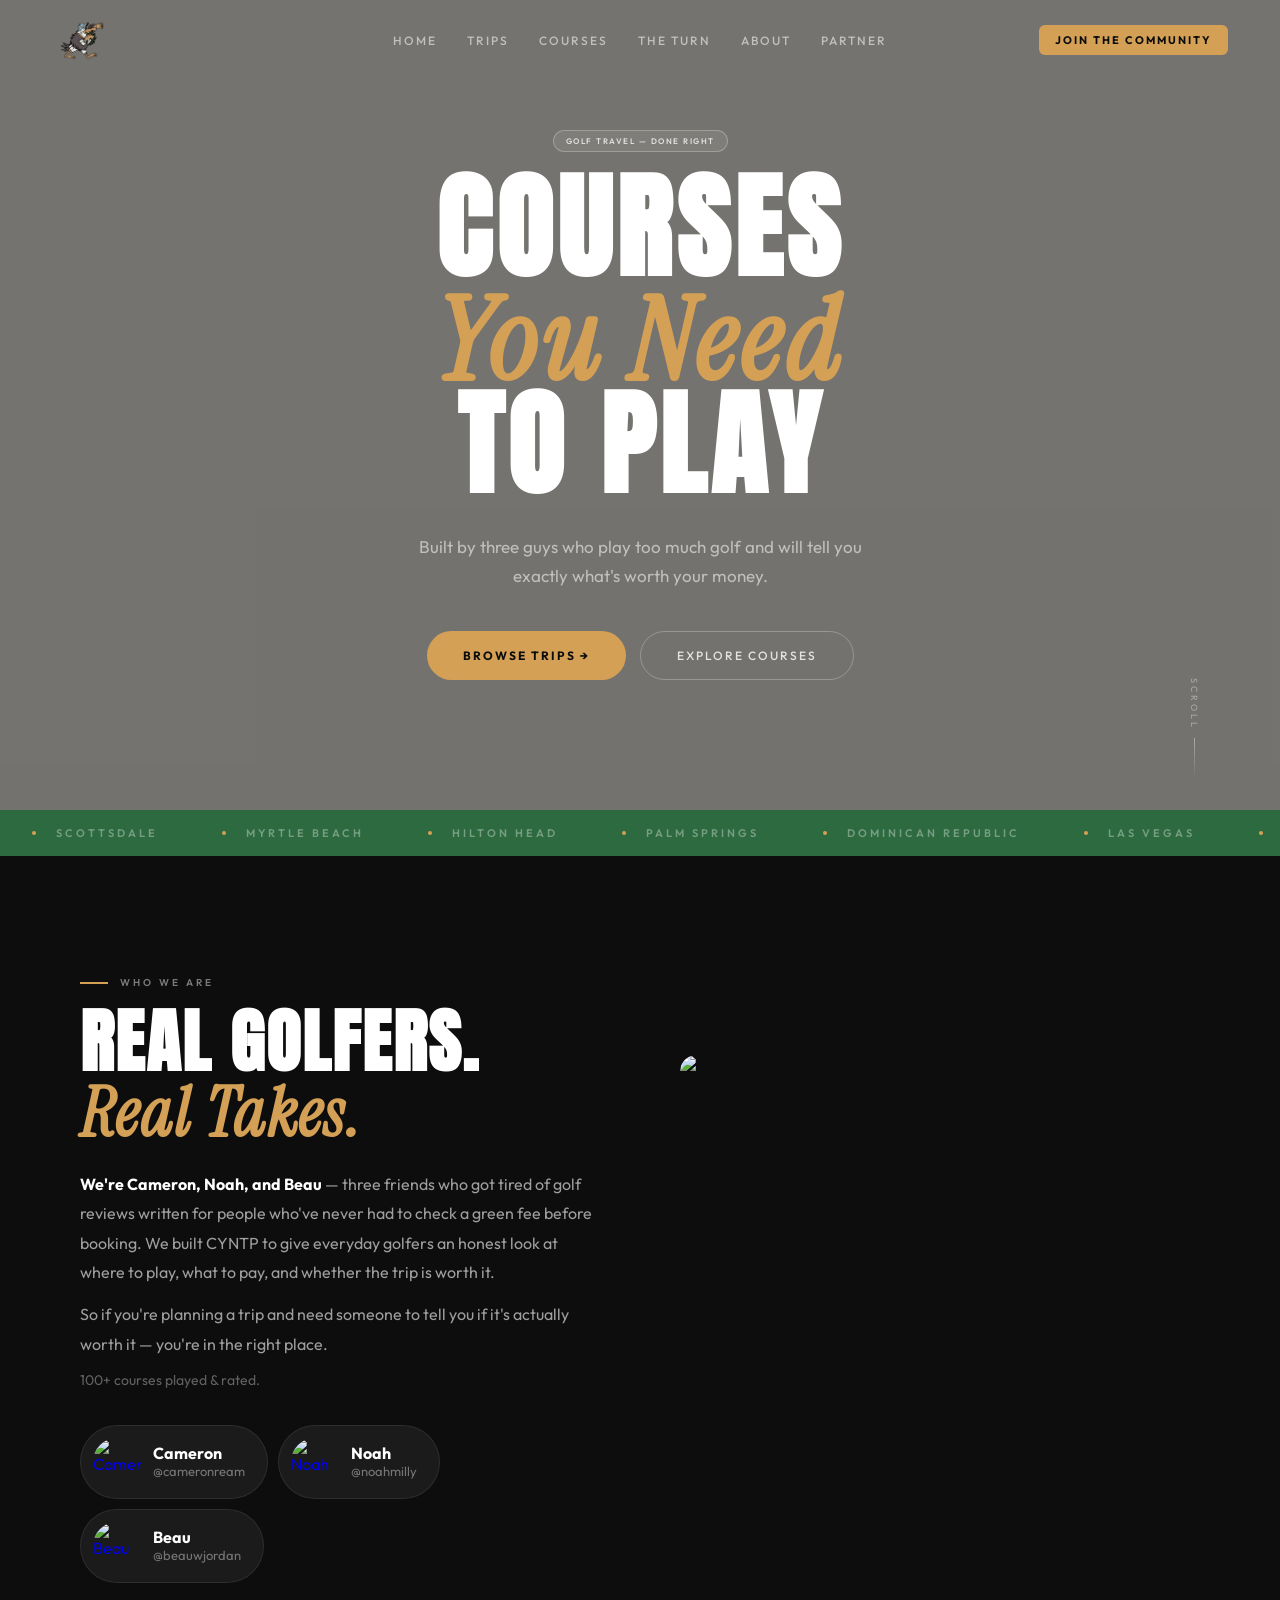
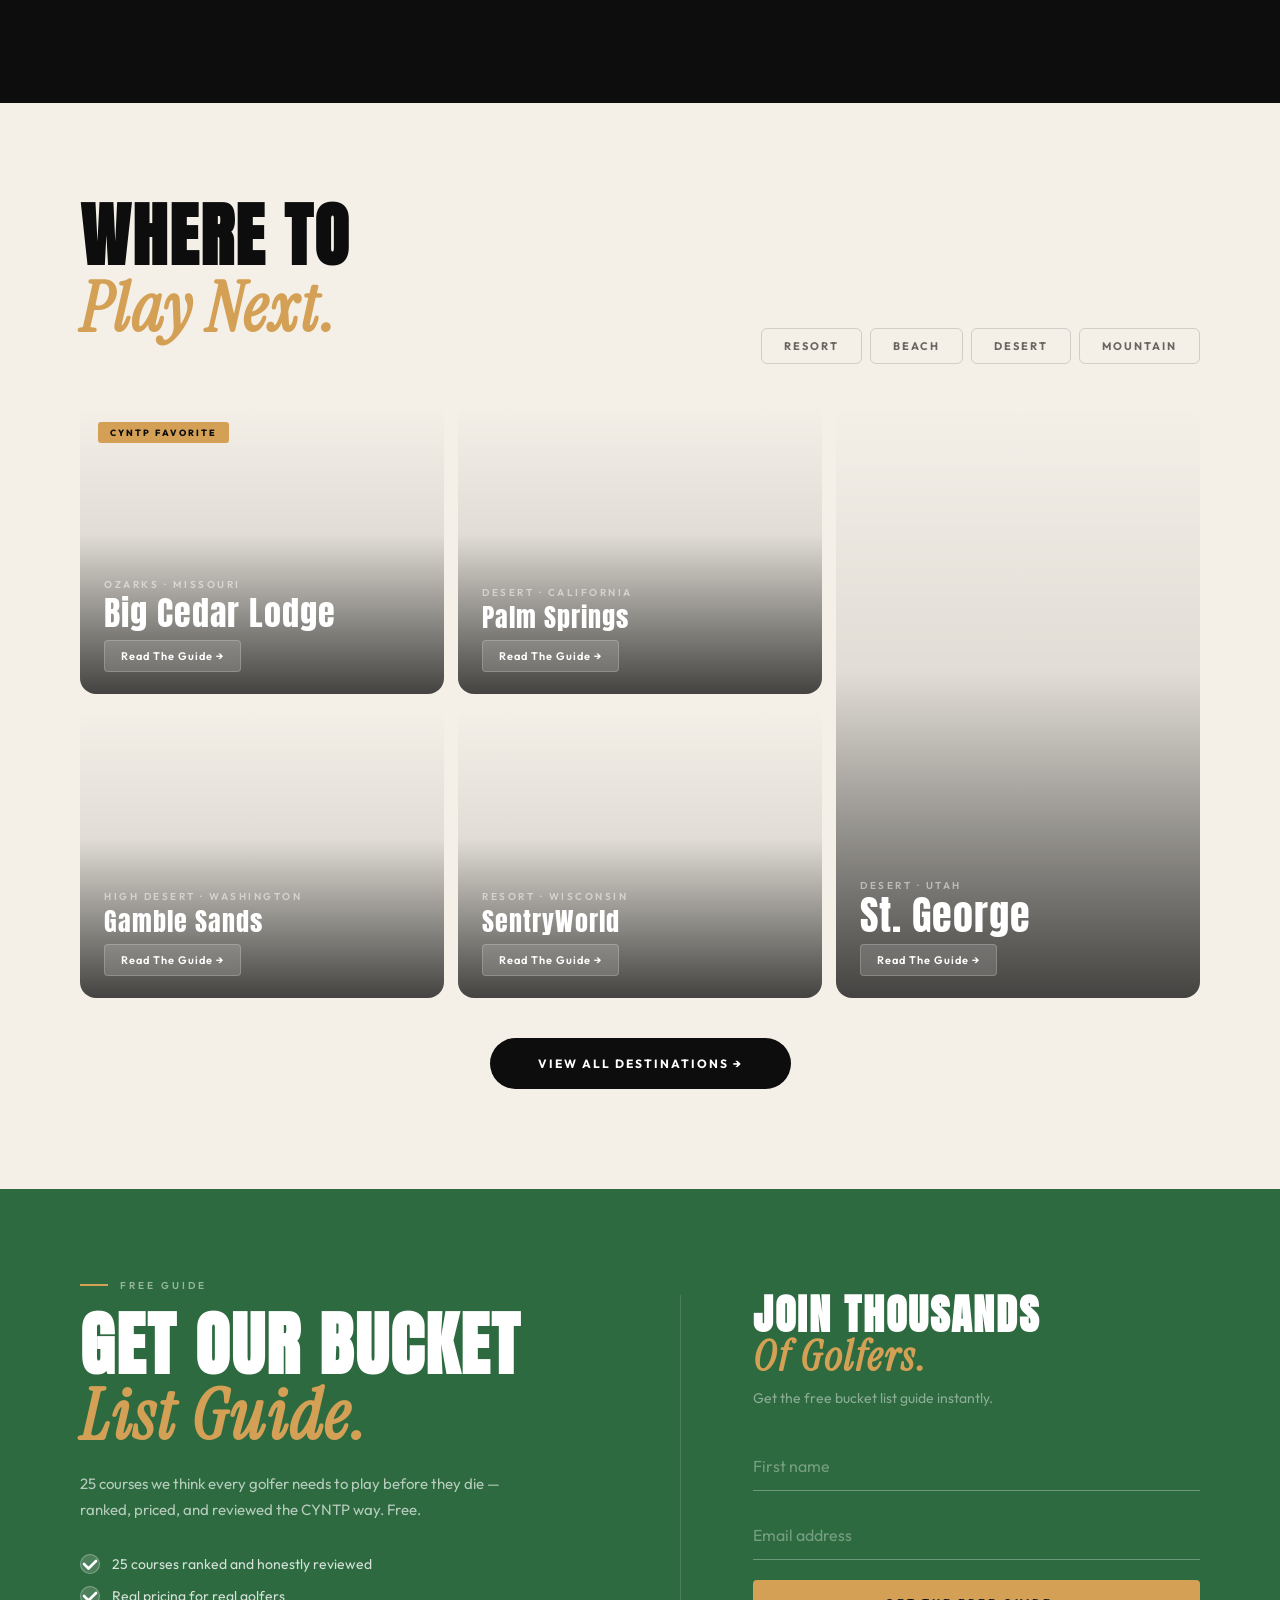
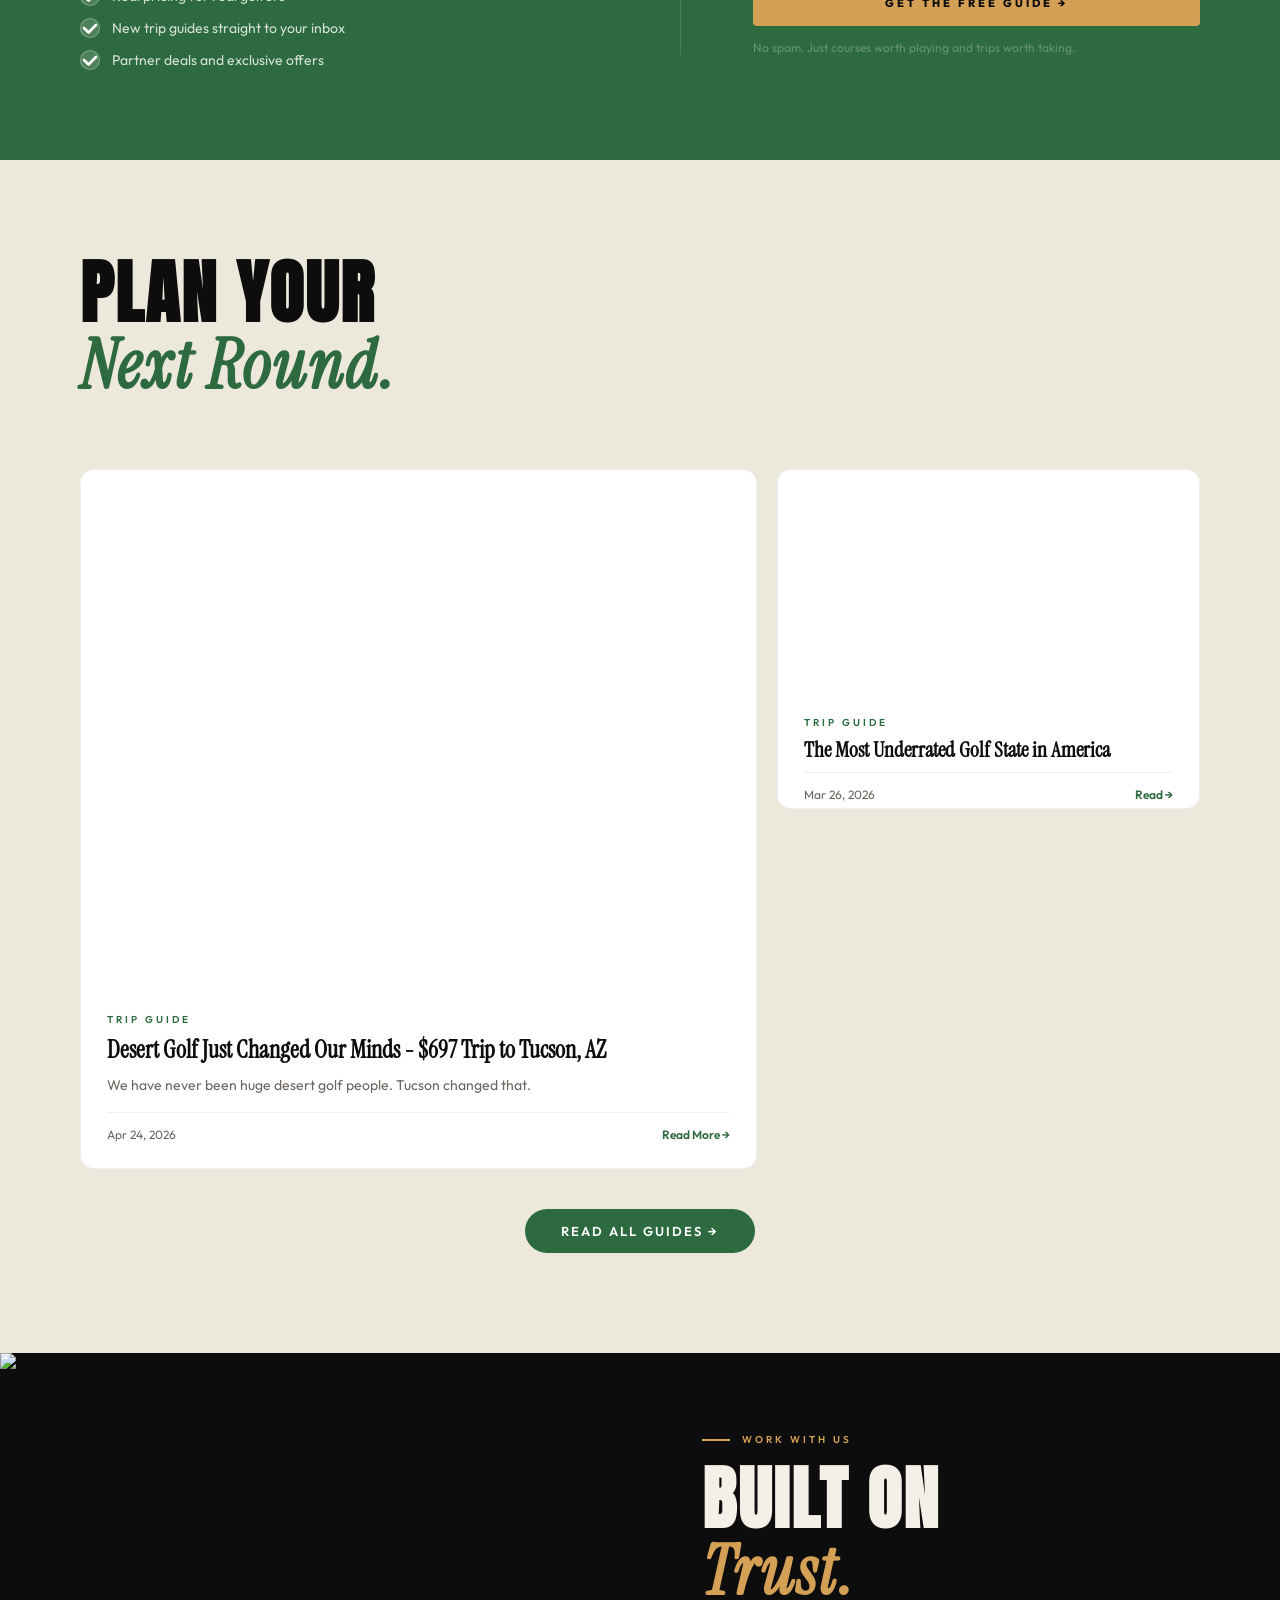
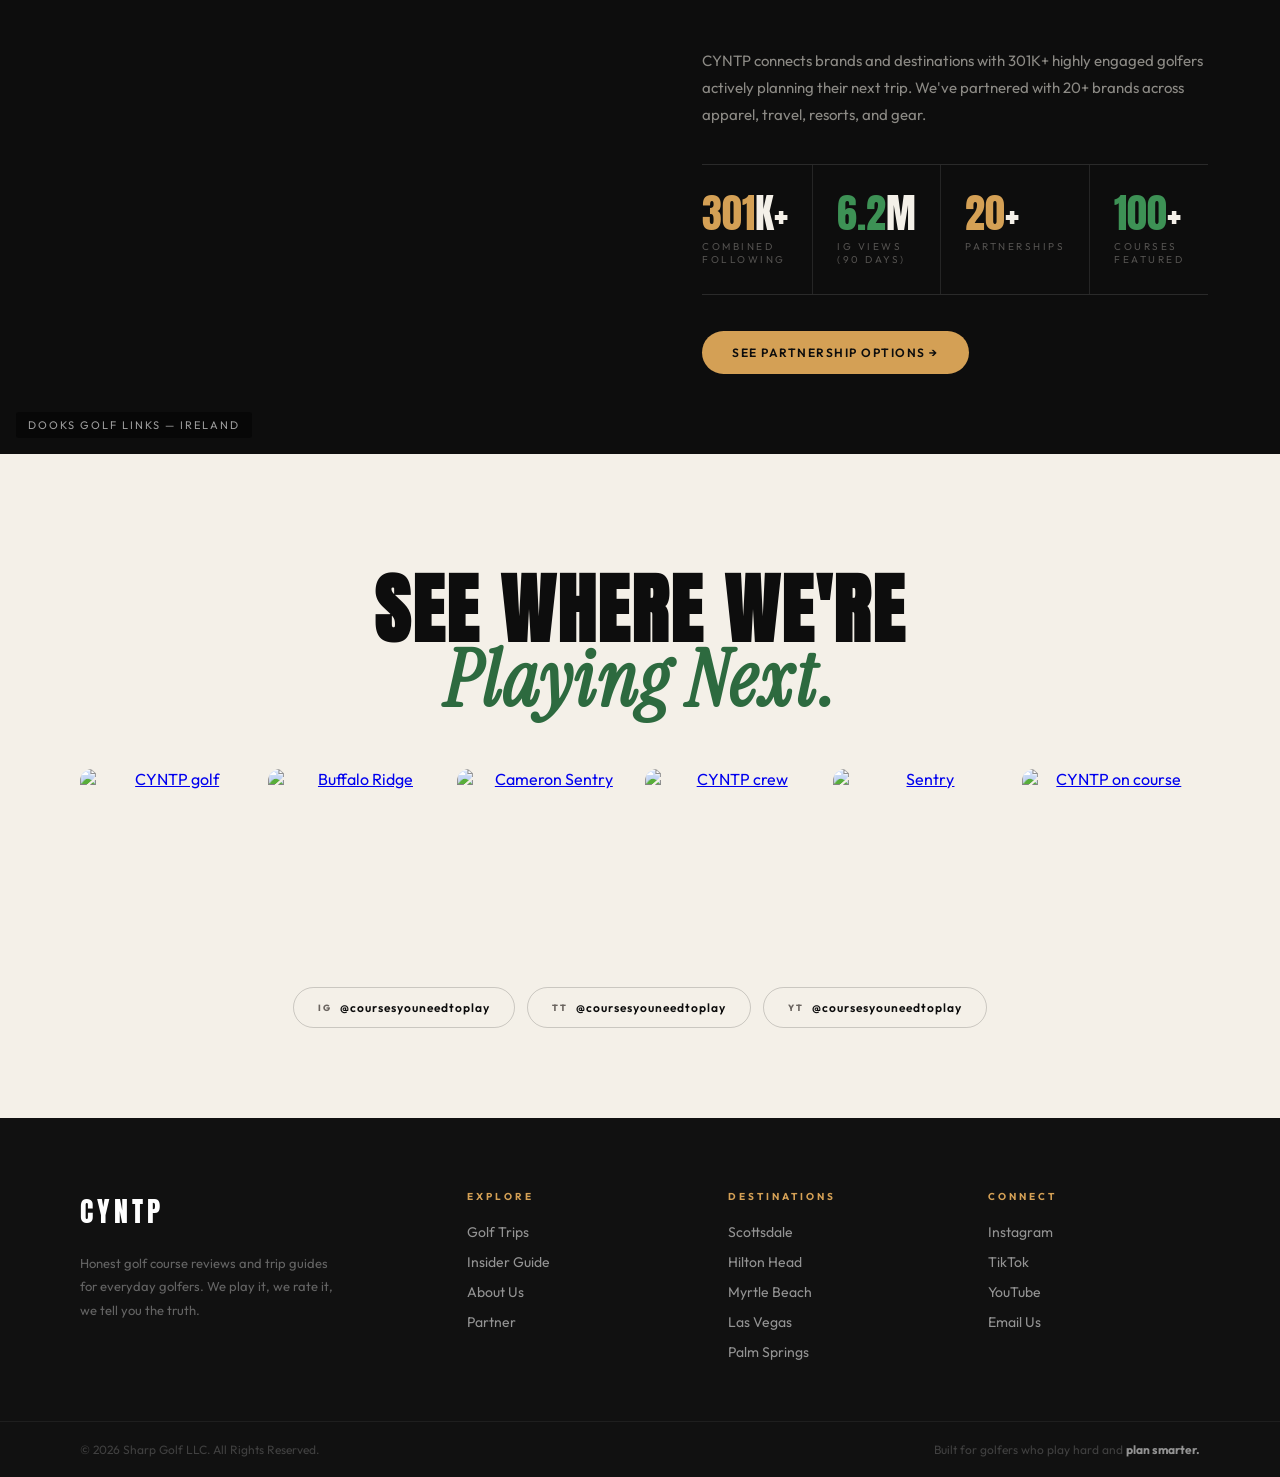
==== index.html @ 88a7aedf "Fix social grid: replace OG image with actual photo, confirm 2x2 mobile layout - Tile 4 OG share ima" ====
<!DOCTYPE html>
<html lang="en">
<head>
<meta charset="UTF-8">
<meta name="viewport" content="width=device-width, initial-scale=1.0">
<title>CYNTP — Courses You Need To Play | Golf Trip Planning & Course Reviews</title>
<meta name="description" content="Curated golf trips, honest course reviews, and weekly travel intel from people who actually play. Built for golfers who care about the course, not the card.">
<link rel="canonical" href="https://www.coursesyouneedtoplay.com/">
<link rel="preconnect" href="https://fonts.googleapis.com">
<link href="https://fonts.googleapis.com/css2?family=Anton&family=Instrument+Serif:ital@0;1&family=Outfit:wght@300;400;500;600&display=swap" rel="stylesheet">
<style>
*, *::before, *::after { margin: 0; padding: 0; box-sizing: border-box; }
:root {
  --ink: #0d0d0d; --ink2: #181818; --paper: #f4f0e8; --paper2: #ede8dc;
  --grass: #2d6a3f; --grass-bright: #3d9155; --grass-pale: #c8e6c9;
  --sun: #d4a055; --sun2: #b8843a; --white: #ffffff; --muted: #6b6560; --coral: #e85d3a;
  --font-head: 'Anton', sans-serif; --font-serif: 'Instrument Serif', serif; --font-body: 'Outfit', sans-serif;
}
html { scroll-behavior: smooth; background: var(--ink); overflow-x: hidden; }
body { background: var(--paper); color: var(--ink); font-family: var(--font-body); overflow-x: hidden; }
::selection { background: var(--sun); color: var(--ink); }
::-webkit-scrollbar { width: 3px; }
::-webkit-scrollbar-thumb { background: var(--grass); }

.r { opacity: 0; transform: translateY(28px); transition: opacity 0.8s ease, transform 0.8s ease; }
.r.on { opacity: 1; transform: translateY(0); }
.d1 { transition-delay: 0.1s; } .d2 { transition-delay: 0.2s; }
.d3 { transition-delay: 0.3s; } .d4 { transition-delay: 0.4s; }

/* NAV */
nav {
  position: fixed; top: 0; left: 0; right: 0; z-index: 200;
  padding: 16px 52px; display: flex; align-items: center; justify-content: space-between;
  transition: all 0.5s cubic-bezier(0.16,1,0.3,1);
}
nav .nav-center-home { position: absolute; left: 50%; transform: translateX(-50%); }
nav.scrolled {
  background: rgba(13,13,13,0.96); backdrop-filter: blur(24px);
  padding: 16px 52px; border-bottom: 1px solid rgba(255,255,255,0.06);
}
.nav-albi { height: 48px; width: auto; display: block; }
.logo {
  font-family: var(--font-head); font-size: 22px; letter-spacing: 5px;
  color: #fff; text-decoration: none; display: flex; align-items: center; gap: 12px; transition: opacity 0.2s;
}
.logo:hover { opacity: 0.8; }
.logo-mark {
  width: 32px; height: 32px; border-radius: 50%; background: var(--sun); color: var(--ink);
  display: flex; align-items: center; justify-content: center;
  font-size: 13px; font-weight: 700; flex-shrink: 0; font-family: var(--font-body);
}
.nav-center-home { display: flex; align-items: center; gap: 6px; position: absolute; left: 50%; transform: translateX(-50%); z-index: 1; }
.nav-center-home a { color: rgba(255,255,255,0.55); font-size: 12px; letter-spacing: 2px; text-transform: uppercase; font-weight: 500; padding: 6px 12px; border-radius: 100px; text-decoration: none; transition: all 0.2s; white-space: nowrap; }
.nav-center-home a:hover { color: #fff; background: rgba(255,255,255,0.08); }
.nav-links { display: flex; align-items: center; gap: 36px; }
.nav-links a {
  color: rgba(255,255,255,0.65); font-size: 12px; letter-spacing: 2.5px; text-transform: uppercase;
  text-decoration: none; font-weight: 500; transition: color 0.2s;
}
.nav-links a:hover { color: #fff; }
.nav-cta {
  background: var(--sun) !important; color: var(--ink) !important;
  padding: 11px 26px !important; border-radius: 100px; font-weight: 600 !important; letter-spacing: 1.5px !important;
}
.nav-cta:hover { background: var(--sun2) !important; transform: translateY(-1px); }

.r { opacity: 0; transform: translateY(28px); transition: opacity 0.8s ease, transform 0.8s ease; }
.r.on { opacity: 1; transform: translateY(0); }
.d1 { transition-delay: 0.1s; } .d2 { transition-delay: 0.2s; }
.d3 { transition-delay: 0.3s; } .d4 { transition-delay: 0.4s; }

/* NAV BUTTONS */
.nav-ctas { display: flex; align-items: center; gap: 10px; }
.cta-sm { padding: 9px 20px; border-radius: 100px; font-size: 11px; letter-spacing: 2px; text-transform: uppercase; font-weight: 600; cursor: pointer; border: none; transition: all 0.2s; white-space: nowrap; font-family: var(--font-body); text-decoration: none; display: inline-flex; align-items: center; }
.cta-sm-ghost { background: transparent; color: rgba(255,255,255,0.7); border: 1px solid rgba(255,255,255,0.25); }
.cta-sm-ghost:hover { color: #fff; border-color: rgba(255,255,255,0.6); }
.cta-sm-sun { background: var(--sun); color: var(--ink); border: 1px solid transparent; }
.cta-sm-sun:hover { background: var(--sun2); transform: translateY(-1px); }

/* HERO */
.hero { position: relative; height: 90vh; min-height: 650px; overflow: hidden; display: flex; align-items: center; justify-content: center; }
.hero-video { position: absolute; inset: 0; width: 100%; height: 100%; object-fit: cover; }
.hero-overlay { position: absolute; inset: 0; background: rgba(0,0,0,0.52); }
.hero-content { position: relative; z-index: 2; text-align: center; padding: 80px 40px 80px; display: flex; flex-direction: column; align-items: center; }
.hero-eyebrow { font-size: 11px; letter-spacing: 5px; text-transform: uppercase; color: rgba(255,255,255,0.4); font-weight: 500; margin-bottom: 20px; }
.hero-pill { display: inline-flex; align-items: center; padding: 5px 12px; border-radius: 100px; border: 1px solid rgba(255,255,255,0.25); background: rgba(255,255,255,0.08); backdrop-filter: blur(10px); font-size: 8px; letter-spacing: 1.5px; text-transform: uppercase; font-weight: 600; color: rgba(255,255,255,0.75); margin-bottom: 24px; }
.hero h1 { font-family: var(--font-head); font-size: clamp(52px, 9vw, 120px); line-height: 0.9; letter-spacing: 5px; color: #fff; margin-bottom: 36px; }
.hero h1 em { font-style: italic; font-family: var(--font-serif); color: var(--sun); font-size: 1em; }
.hero-sub { font-size: 17px; color: rgba(255,255,255,0.55); max-width: 480px; line-height: 1.7; margin-bottom: 40px; }
.hero-ctas { display: flex; gap: 14px; flex-wrap: wrap; justify-content: center; }
.btn-sun { background: var(--sun); color: var(--ink); padding: 16px 36px; border-radius: 100px; font-size: 12px; font-weight: 700; letter-spacing: 2px; text-transform: uppercase; text-decoration: none; transition: all 0.25s; display: inline-flex; align-items: center; gap: 8px; }
.btn-sun:hover { background: var(--sun2); transform: translateY(-2px); box-shadow: 0 8px 28px rgba(212,160,85,0.35); }
.btn-ghost { color: rgba(255,255,255,0.8); padding: 16px 36px; border-radius: 100px; font-size: 12px; letter-spacing: 2px; text-transform: uppercase; font-weight: 500; text-decoration: none; border: 1px solid rgba(255,255,255,0.25); transition: all 0.25s; display: inline-flex; align-items: center; }
.btn-ghost:hover { color: #fff; border-color: rgba(255,255,255,0.6); background: rgba(255,255,255,0.05); }
.scroll-hint { position: absolute; bottom: 32px; right: 80px; z-index: 2; display: flex; flex-direction: column; align-items: center; gap: 8px; opacity: 0.4; }
.scroll-hint span { font-size: 9px; letter-spacing: 3px; text-transform: uppercase; color: #fff; writing-mode: vertical-rl; }
.scroll-line { width: 1px; height: 40px; background: linear-gradient(to bottom, #fff, transparent); }

/* TICKER */
.ticker { background: var(--grass); border-top: none; border-bottom: none; overflow: hidden; padding: 16px 0; }
.ticker-inner { display: flex; gap: 0; white-space: nowrap; animation: ticker 32s linear infinite; }
.ticker-inner:hover { animation-play-state: paused; }
.ticker-item { display: inline-flex; align-items: center; gap: 20px; padding: 0 32px; font-size: 11px; letter-spacing: 3px; text-transform: uppercase; font-weight: 600; color: rgba(255,255,255,0.35); }
.ticker-dot { width: 4px; height: 4px; border-radius: 50%; background: var(--sun); flex-shrink: 0; }
@keyframes ticker { 0% { transform: translateX(0); } 100% { transform: translateX(-50%); } }

/* ABOUT */
.about { background: var(--ink); padding: 120px 80px; }
.about-grid { display: grid; grid-template-columns: 1fr 1fr; gap: 80px; align-items: center; }
.eyebrow { font-size: 10px; letter-spacing: 3px; text-transform: uppercase; color: rgba(255,255,255,0.45); font-weight: 600; margin-bottom: 20px; display: flex; align-items: center; gap: 12px; }
.eyebrow::before { content: ''; display: block; width: 28px; height: 2px; background: var(--sun); flex-shrink: 0; }
.h2 { font-family: var(--font-head); font-size: clamp(44px, 5.5vw, 76px); letter-spacing: 2px; line-height: 0.93; margin-bottom: 24px; color: #fff; }
.h2 em { font-style: italic; font-family: var(--font-serif); color: var(--sun); font-size: 0.95em; }
.about-body { font-size: 16px; color: rgba(255,255,255,0.6); line-height: 1.85; margin-bottom: 12px; }
.about-body strong { color: #fff; font-weight: 700; }
.about-stat { font-size: 14px; color: rgba(255,255,255,0.35); margin-bottom: 36px; }
.about-photos { height: 450px; border-radius: 16px; overflow: hidden; }
.aphoto-single { width: 100%; height: 100%; object-fit: cover; display: block; border-radius: 16px; }
.crew-pills { display: flex; gap: 10px; flex-wrap: wrap; }
.crew-pill { display: inline-flex; align-items: center; gap: 12px; padding: 12px 22px 12px 12px; background: rgba(255,255,255,0.06); border: 1px solid rgba(255,255,255,0.08); border-radius: 100px; transition: all 0.2s; text-decoration: none; }
.crew-pill:hover { background: rgba(255,255,255,0.1); border-color: rgba(255,255,255,0.18); }
.crew-avatar { width: 48px; height: 48px; border-radius: 50%; object-fit: cover; flex-shrink: 0; }
.av-cam { background: var(--grass); }
.av-noah { background: #6b3fa0; }
.av-beau { background: #c0622a; }
.crew-name { font-weight: 700; font-size: 16px; color: #fff; line-height: 1.1; }
.crew-handle { font-size: 13px; color: rgba(255,255,255,0.4); }

/* TRIPS */
.trips { background: var(--paper); padding: 100px 80px; }
.trips-top { display: flex; align-items: flex-end; justify-content: space-between; margin-bottom: 40px; }
.trips-filters { display: flex; gap: 8px; }
.tfilter { display: inline-block; text-decoration: none; padding: 10px 22px; border-radius: 6px; font-size: 11px; letter-spacing: 2px; text-transform: uppercase; font-weight: 700; cursor: pointer; border: 1.5px solid rgba(13,13,13,0.15); background: transparent; color: var(--muted); font-family: var(--font-body); transition: all 0.2s; }
.tfilter.active, .tfilter:hover { background: var(--ink); color: #fff; border-color: var(--ink); }
.trips-bento { display: grid; grid-template-columns: 1fr 1fr 1fr; grid-template-rows: 290px 290px; gap: 14px; }
.tcard { border-radius: 16px; overflow: hidden; position: relative; text-decoration: none; color: #fff; display: block; transition: transform 0.3s cubic-bezier(0.16,1,0.3,1); }
.tcard:hover { transform: translateY(-4px); }
.tcard-bg { position: absolute; inset: 0; transition: transform 0.55s cubic-bezier(0.16,1,0.3,1); }
.tcard:hover .tcard-bg { transform: scale(1.04); }
.tcard-overlay { position: absolute; inset: 0; background: linear-gradient(to top, rgba(0,0,0,0.72) 0%, rgba(0,0,0,0.08) 55%, transparent 100%); }
.tcard-body { position: absolute; bottom: 0; left: 0; right: 0; padding: 22px 24px; }
.tcard-foot { display: flex; align-items: center; margin-top: 10px; }
.tcard-loc { font-size: 10px; letter-spacing: 2.5px; text-transform: uppercase; color: rgba(255,255,255,0.5); font-weight: 600; margin-bottom: 5px; }
.tcard-name { font-family: var(--font-head); font-size: 26px; letter-spacing: 1px; line-height: 1; }
.tcard-btn { background: rgba(255,255,255,0.15); backdrop-filter: blur(8px); border: 1px solid rgba(255,255,255,0.2); color: #fff; padding: 8px 16px; border-radius: 4px; font-size: 11px; font-weight: 600; letter-spacing: 1px; white-space: nowrap; transition: background 0.2s; }
.tcard:hover .tcard-btn { background: rgba(255,255,255,0.28); }
.tcard-featured { position: absolute; top: 18px; left: 18px; background: var(--sun); color: var(--ink); font-size: 9px; font-weight: 800; letter-spacing: 2px; text-transform: uppercase; padding: 5px 12px; border-radius: 3px; }
.tc-featured { grid-column: 1; grid-row: 1; }
.tc-featured .tcard-name { font-size: 34px; }
.tc-tall { grid-column: 3; grid-row: 1 / 3; }
.tc-tall .tcard-name { font-size: 40px; line-height: 0.92; }
.trips-viewall { text-align: center; margin-top: 40px; }
.btn-viewall { display: inline-flex; align-items: center; gap: 10px; background: var(--ink); color: #fff; padding: 18px 48px; border-radius: 100px; font-size: 12px; font-weight: 700; letter-spacing: 2px; text-transform: uppercase; text-decoration: none; transition: all 0.25s; }
.btn-viewall:hover { background: #2a2a2a; transform: translateY(-2px); box-shadow: 0 8px 28px rgba(0,0,0,0.2); }
.tg1 { background-image: url('https://res.cloudinary.com/dak67vton/image/upload/v1777730867/Screenshot_2026-05-02_at_9.07.33_AM_ibzv4l.png'); background-size: cover; background-position: center; }
.tg2 { background-image: url('https://res.cloudinary.com/dak67vton/image/upload/v1777700314/DJI_20250118120703_0565_D_c43jpz.jpg'); background-size: cover; background-position: center; }
.tg3 { background-image: url('https://res.cloudinary.com/dak67vton/image/upload/v1777752084/Screenshot_2026-05-02_at_3.01.13_PM_vvq1fj.png'); background-size: cover; background-position: center; }
.tg4 { background-image: url('https://res.cloudinary.com/dak67vton/image/upload/v1777731564/Screenshot_2026-05-02_at_9.19.12_AM_lkc11o.png'); background-size: cover; background-position: center; }
.tg5 { background-image: url('https://res.cloudinary.com/dak67vton/image/upload/v1777731765/Screenshot_2026-05-02_at_9.22.35_AM_s8be9k.png'); background-size: cover; background-position: center; }

/* EMAIL / GUIDE CAPTURE */
.email-band { background: var(--grass); padding: 90px 80px; display: grid; grid-template-columns: 1fr 1fr; gap: 80px; align-items: center; position: relative; overflow: hidden; }
.email-band::before { content: ''; position: absolute; top: 24px; right: 40px; width: 180px; height: 180px; background-image: url('https://res.cloudinary.com/dak67vton/image/upload/v1777730543/courses_with_albi_white_28_opaque_a1a4b1.png'); background-size: contain; background-repeat: no-repeat; background-position: center; pointer-events: none; }
.email-band-left .eyebrow { color: rgba(255,255,255,0.5); margin-bottom: 20px; }
.email-band-left h3 { font-family: var(--font-head); font-size: clamp(42px, 5.5vw, 72px); letter-spacing: 2px; color: #fff; line-height: 0.92; margin-bottom: 24px; }
.email-band-left h3 em { font-style: italic; font-family: var(--font-serif); color: var(--sun); }
.email-band-left p { font-size: 15px; color: rgba(255,255,255,0.65); line-height: 1.7; margin-bottom: 32px; max-width: 440px; }
.email-checks { display: flex; flex-direction: column; gap: 12px; }
.email-check { display: flex; align-items: center; gap: 12px; font-size: 14px; color: rgba(255,255,255,0.8); }
.email-check::before { content: ''; width: 20px; height: 20px; border-radius: 50%; background: rgba(255,255,255,0.15); border: 1.5px solid rgba(255,255,255,0.3); flex-shrink: 0; background-image: url("data:image/svg+xml,%3Csvg xmlns='http://www.w3.org/2000/svg' viewBox='0 0 12 12'%3E%3Cpath d='M2 6l3 3 5-5' stroke='white' stroke-width='1.8' fill='none' stroke-linecap='round' stroke-linejoin='round'/%3E%3C/svg%3E"); background-repeat: no-repeat; background-position: center; }
.email-form-side { display: flex; flex-direction: column; justify-content: center; border-left: 1px solid rgba(255,255,255,0.15); padding-left: 72px; }
.email-form-side h4 { font-family: var(--font-head); font-size: clamp(28px, 3.5vw, 42px); letter-spacing: 2px; color: #fff; line-height: 0.95; margin-bottom: 10px; }
.email-form-side h4 em { font-style: italic; font-family: var(--font-serif); color: var(--sun); }
.email-form-side > p { font-size: 14px; color: rgba(255,255,255,0.45); margin-bottom: 32px; line-height: 1.6; }
.email-field { width: 100%; background: transparent; border: none; border-bottom: 1.5px solid rgba(255,255,255,0.3); padding: 14px 0; font-size: 16px; color: #fff; font-family: var(--font-body); outline: none; margin-bottom: 20px; transition: border-color 0.2s; box-sizing: border-box; }
.email-field::placeholder { color: rgba(255,255,255,0.35); }
.email-field:focus { border-bottom-color: var(--sun); }
.email-submit { background: var(--sun); color: var(--ink); border: none; padding: 16px 36px; font-size: 11px; font-weight: 800; letter-spacing: 3px; text-transform: uppercase; cursor: pointer; font-family: var(--font-body); transition: all 0.2s; display: inline-block; border-radius: 4px; }
.email-submit:hover { background: var(--sun2); transform: translateY(-1px); }
.email-fine { font-size: 12px; color: rgba(255,255,255,0.28); margin-top: 14px; }

/* GUIDE */
.guide { background: var(--paper2); padding: 100px 80px; }
.guide-header { display: flex; align-items: flex-end; justify-content: space-between; margin-bottom: 48px; }
.guide-eyebrow::before { background: var(--grass); }
.btn-grass { background: var(--grass); color: #fff; padding: 14px 36px; border-radius: 100px; font-size: 13px; font-weight: 600; letter-spacing: 2px; text-transform: uppercase; text-decoration: none; transition: all 0.25s; display: inline-flex; align-items: center; gap: 8px; }
.btn-grass:hover { background: var(--grass-bright); transform: translateY(-2px); box-shadow: 0 8px 24px rgba(45,106,63,0.3); }
.guide-grid { display: grid; grid-template-columns: 1.6fr 1fr; grid-template-rows: 340px 340px; gap: 20px; }
.gcard { background: var(--white); border-radius: 14px; overflow: hidden; text-decoration: none; color: var(--ink); display: block; border: 1px solid rgba(15,15,15,0.06); transition: transform 0.35s cubic-bezier(0.16,1,0.3,1), box-shadow 0.35s; }
.gcard:hover { transform: translateY(-6px); box-shadow: 0 24px 64px rgba(0,0,0,0.1); }
.gcard-main { grid-column: 1; grid-row: 1 / 3; display: flex; flex-direction: column; }
.gthumb { height: 220px; overflow: hidden; flex-shrink: 0; }
.gcard-main .gthumb { flex: 1; min-height: 0; }
.gthumb-in { width: 100%; height: 100%; transition: transform 0.55s cubic-bezier(0.16,1,0.3,1); }
.gcard:hover .gthumb-in { transform: scale(1.05); }
.gt1 { background: linear-gradient(135deg, #1a3d28, #061008); }
.gt2 { background: linear-gradient(135deg, #3a2a14, #100a04); }
.gt3 { background: linear-gradient(135deg, #1a2838, #060a10); }
.gbody { padding: 26px; flex-shrink: 0; }
.gcat { font-size: 10px; letter-spacing: 3px; text-transform: uppercase; color: var(--grass); font-weight: 600; margin-bottom: 8px; }
.gtitle { font-family: var(--font-serif); font-size: 21px; font-weight: 700; line-height: 1.3; margin-bottom: 8px; }
.gcard-main .gtitle { font-size: 24px; }
.gexcerpt { font-size: 14px; color: var(--muted); line-height: 1.6; margin-bottom: 16px; }
.gfoot { display: flex; justify-content: space-between; align-items: center; border-top: 1px solid rgba(15,15,15,0.06); padding-top: 14px; }
.gdate { font-size: 12px; color: var(--muted); }
.gmore { font-size: 12px; color: var(--grass); font-weight: 600; display: flex; align-items: center; gap: 4px; transition: gap 0.2s; }
.gcard:hover .gmore { gap: 9px; }

/* PARTNER */
.partner { background: var(--ink); overflow: hidden; }
.partner-split { display: grid; grid-template-columns: 1fr 1fr; min-height: 580px; }
.partner-split-photo { position: relative; overflow: hidden; height: 100%; min-height: 580px; }
.partner-split-photo img { width: 100%; height: 100%; object-fit: cover; object-position: center; display: block; transition: transform 0.8s cubic-bezier(0.16,1,0.3,1); }
.partner-split:hover .partner-split-photo img { transform: scale(1.03); }
.partner-photo-caption { position: absolute; bottom: 16px; left: 16px; font-size: 11px; letter-spacing: 2px; text-transform: uppercase; color: rgba(255,255,255,0.6); background: rgba(0,0,0,0.4); padding: 6px 12px; border-radius: 3px; backdrop-filter: blur(8px); }
.partner-split-content { padding: 80px 72px; display: flex; flex-direction: column; justify-content: center; }
.partner-split-content .eyebrow { color: var(--sun); }
.partner-split-content .h2 { color: var(--paper); }
.partner-split-content .h2 em { color: var(--sun); font-family: var(--font-serif); font-style: italic; }
.partner-split-content p { font-size: 15px; line-height: 1.8; color: rgba(244,240,232,0.55); margin-top: 20px; }
.pstats { display: flex; gap: 0; margin-top: 36px; border-top: 1px solid rgba(255,255,255,0.12); border-bottom: 1px solid rgba(255,255,255,0.12); }
.pstat { flex: 1; padding: 28px 0; text-align: left; border-right: 1px solid rgba(255,255,255,0.1); padding-right: 24px; padding-left: 24px; }
.pstat:first-child { padding-left: 0; }
.pstat:last-child { border-right: none; }
.pstat-n { font-family: var(--font-head); font-size: 40px; line-height: 1; color: var(--paper); }
.pstat-n .g { color: var(--grass-bright); }
.pstat-n .y { color: var(--sun); }
.pstat-l { font-size: 10px; letter-spacing: 2.5px; text-transform: uppercase; color: rgba(244,240,232,0.3); margin-top: 7px; }
.pctas { display: flex; gap: 12px; margin-top: 36px; flex-wrap: wrap; }
.btn-sun-sm { background: var(--sun); color: var(--ink); padding: 14px 30px; border-radius: 100px; font-size: 12px; font-weight: 600; letter-spacing: 1.5px; text-transform: uppercase; text-decoration: none; transition: all 0.25s; display: inline-block; }
.btn-sun-sm:hover { background: var(--sun2); transform: translateY(-2px); }

/* SOCIAL */
.social { background: var(--paper); padding: 120px 80px 90px; text-align: center; }
.social-eyebrow { font-size: 10px; letter-spacing: 3px; text-transform: uppercase; color: var(--grass); font-weight: 600; margin-bottom: 16px; display: flex; align-items: center; justify-content: center; gap: 12px; }
.social-eyebrow::before, .social-eyebrow::after { content: ''; display: block; width: 28px; height: 2px; background: var(--grass); }
.social h2 { font-family: var(--font-head); font-size: clamp(44px, 6vw, 80px); letter-spacing: 2px; line-height: 0.93; color: var(--ink); margin-bottom: 52px; }
.social h2 em { font-style: italic; font-family: var(--font-serif); color: var(--grass); display: block; }
.social-grid { display: grid; grid-template-columns: repeat(6, 1fr); gap: 10px; margin-bottom: 40px; }
.sgrid-tile { aspect-ratio: 1; border-radius: 12px; overflow: hidden; }
.social-handles { display: flex; gap: 12px; justify-content: center; flex-wrap: wrap; }
.sh { display: inline-flex; align-items: center; gap: 8px; padding: 12px 24px; border-radius: 100px; border: 1.5px solid rgba(13,13,13,0.18); color: var(--ink); font-size: 12px; font-weight: 600; letter-spacing: 1px; text-decoration: none; transition: all 0.2s; font-family: var(--font-body); }
.sh:hover { background: var(--ink); color: #fff; border-color: var(--ink); }
.sh-label { font-size: 9px; letter-spacing: 2px; text-transform: uppercase; font-weight: 800; color: var(--muted); }
.sh:hover { border-color: rgba(255,255,255,0.3); color: #fff; background: rgba(255,255,255,0.04); }
.sh svg { width: 15px; height: 15px; }

/* FOOTER */
footer { background: #111; }
.footer-main { padding: 72px 80px 60px; display: grid; grid-template-columns: 1.6fr 1fr 1fr 1fr; gap: 48px; }
.footer-brand-name { font-family: var(--font-head); font-size: 28px; letter-spacing: 4px; color: #fff; margin-bottom: 20px; }
.footer-brand-desc { font-size: 13px; color: rgba(255,255,255,0.35); line-height: 1.8; max-width: 260px; }
.footer-col-label { font-size: 10px; letter-spacing: 3px; text-transform: uppercase; color: var(--sun); font-weight: 700; margin-bottom: 20px; }
.footer-links { display: flex; flex-direction: column; gap: 12px; }
.footer-links a { font-size: 14px; color: rgba(255,255,255,0.55); text-decoration: none; transition: color 0.2s; }
.footer-links a:hover { color: #fff; }
.footer-bottom { border-top: 1px solid rgba(255,255,255,0.06); padding: 20px 80px; display: flex; align-items: center; justify-content: space-between; }
.footer-bottom span { font-size: 12px; color: rgba(255,255,255,0.2); }
.footer-bottom strong { color: rgba(255,255,255,0.55); font-weight: 700; }

/* RESPONSIVE */
@media (max-width: 1100px) {
  .about { padding: 80px 40px; } .trips { padding: 80px 40px; }
  .email-band { padding: 60px 40px; } .guide { padding: 80px 40px; }
  .social { padding: 72px 40px; } .footer-main { padding: 60px 40px 48px; }
  .footer-bottom { padding: 20px 40px; }
}

@media (max-width: 860px) {
  /* NAV */
  #nav { padding: 14px 20px; }
  .nav-center-home { display: none; }
  .nav-ctas .cta-sm-ghost { display: none; }

  /* HERO */
  .hero-content { padding: 0 24px 60px; }
  .hero h1 { font-size: clamp(48px, 13vw, 80px); }
  .hero-ctas { flex-direction: column; align-items: center; gap: 10px; }
  .btn-sun, .btn-ghost { width: 100%; justify-content: center; max-width: 320px; }
  .scroll-hint { display: none; }

  /* ABOUT */
  .about { padding: 72px 24px; }
  .about-grid { grid-template-columns: 1fr; gap: 48px; }
  .about-photos { height: 300px; }

  /* TRIPS */
  .trips { padding: 72px 24px; }
  .trips-top { flex-direction: column; align-items: flex-start; gap: 24px; }
  .trips-filters { flex-wrap: wrap; }
  .trips-bento { grid-template-columns: 1fr 1fr; grid-template-rows: 200px 200px 200px; gap: 10px; }
  .tc-featured { grid-column: 1 / 3; }
  .tc-tall { grid-column: auto; grid-row: auto; }

  /* EMAIL / BUCKET LIST */
  .email-band { grid-template-columns: 1fr; gap: 48px; padding: 60px 24px; }
  .email-form-side { border-left: none; padding-left: 0; border-top: 1px solid rgba(255,255,255,0.15); padding-top: 48px; }

  /* GUIDE */
  .guide { padding: 72px 24px; }
  .guide-grid { grid-template-columns: 1fr; grid-template-rows: auto; }
  .gcard-main { grid-column: auto; grid-row: auto; }
  .gcard-main .gthumb { height: 220px; flex: none; }

  /* PARTNER */
  .partner-split { grid-template-columns: 1fr; }
  .partner-split-photo { height: 300px; }
  .partner-split-content { padding: 52px 28px; }
  .pstats { flex-wrap: wrap; }
  .pstat { flex: 1 1 45%; padding: 20px 16px; }
  .pctas { justify-content: center; }

  /* SOCIAL */
  .social { padding: 64px 24px; }
  .social-grid { grid-template-columns: repeat(2, 1fr); }
  .social-grid .sgrid-tile:nth-child(n+5) { display: none; }
  .social-handles { flex-direction: column; align-items: center; }

  /* FOOTER */
  .footer-main { grid-template-columns: 1fr 1fr; gap: 40px; padding: 52px 24px 40px; }
  .footer-bottom { padding: 18px 24px; flex-direction: column; gap: 8px; text-align: center; }
}

/* HAMBURGER & MOBILE MENU */
.nav-hamburger { display: none; flex-direction: column; justify-content: center; gap: 5px; background: none; border: none; cursor: pointer; padding: 4px; width: 32px; height: 32px; }
.nav-hamburger span { display: block; width: 22px; height: 2px; background: #fff; border-radius: 2px; transition: all 0.3s; }
.mobile-menu { display: none; position: fixed; top: 64px; left: 0; right: 0; background: rgba(13,13,13,0.97); backdrop-filter: blur(16px); z-index: 999; padding: 24px 32px 32px; flex-direction: column; gap: 4px; border-bottom: 1px solid rgba(255,255,255,0.08); }
.mobile-menu a { font-size: 22px; font-family: var(--font-head); letter-spacing: 3px; color: rgba(255,255,255,0.8); text-decoration: none; padding: 12px 0; border-bottom: 1px solid rgba(255,255,255,0.06); transition: color 0.2s; }
.mobile-menu a:last-child { border-bottom: none; }
.mobile-menu a:hover { color: var(--sun); }
.mobile-menu.open { display: flex; }
@media (max-width: 860px) {
  .nav-hamburger { display: flex; }
}

@media (max-width: 540px) {
  /* TRIPS */
  .trips-bento { grid-template-columns: 1fr; grid-template-rows: auto; gap: 8px; }
  .tc-featured { grid-column: auto; }
  .tcard { height: 190px; }
  .tcard-name { font-size: 22px; }
  .tc-featured .tcard-name { font-size: 26px; }
  .tc-tall .tcard-name { font-size: 26px; }

  /* HERO */
  .hero h1 { font-size: clamp(36px, 10vw, 54px); }
  .hero-sub { font-size: 14px; }

  /* EMAIL BAND */
  .email-band::before { display: none; }
  .email-band { padding: 48px 24px; }
  .email-form-side { padding-top: 36px; }

  /* GUIDE */
  .guide-grid { gap: 12px; }
  .guide { padding: 60px 24px; }
  .guide-header { flex-direction: column; align-items: flex-start; gap: 20px; }

  /* PARTNER */
  .partner-split-content { padding: 40px 24px; }
  .pstat { flex: 1 1 40%; }

  /* SOCIAL */
  .social-grid { grid-template-columns: repeat(2, 1fr); }
  .social-grid .sgrid-tile:nth-child(n+5) { display: none; }
  .social { padding: 52px 24px; }

  /* FOOTER */
  .footer-main { grid-template-columns: 1fr; }
  .footer-main { padding: 40px 24px 32px; }

  /* ABOUT */
  .about { padding: 56px 24px; }

  /* TICKER */
  .ticker-wrap { font-size: 11px; }

  /* VIEW ALL BTN */
  .btn-viewall { padding: 16px 32px; font-size: 11px; }
}
</style>
<meta property="og:title" content="CYNTP — Courses You Need To Play | Golf Trip Planning & Course Reviews">
<meta property="og:description" content="Curated golf trips, honest course reviews, and weekly travel intel from people who actually play. Built for golfers who care about the course, not the card.">
<meta property="og:url" content="https://coursesyouneedtoplay.com">
<meta property="og:type" content="website">
<meta property="og:site_name" content="CYNTP">
<meta property="og:image" content="https://res.cloudinary.com/dak67vton/image/upload/v1777946912/OG_Image_enricy.jpg">
<meta property="og:image:width" content="1200">
<meta property="og:image:height" content="630">
<meta name="twitter:card" content="summary_large_image">
<meta name="twitter:site" content="@coursesyouneedtoplay">
<meta name="robots" content="index, follow">
<meta name="twitter:title" content="CYNTP — Courses You Need To Play | Golf Travel & Course Reviews">
<meta name="twitter:description" content="Curated golf trips, honest course reviews, and weekly travel intel from people who actually play. Built for golfers who care about the course, not the card.">
<meta name="twitter:image" content="https://res.cloudinary.com/dak67vton/image/upload/v1777946912/OG_Image_enricy.jpg">
<link rel="icon" type="image/x-icon" href="/favicon.ico">
<link rel="icon" type="image/png" sizes="32x32" href="/favicon-32x32.png">
<link rel="icon" type="image/png" sizes="16x16" href="/favicon-16x16.png">
<link rel="apple-touch-icon" sizes="180x180" href="/apple-touch-icon.png">
<script type="application/ld+json">
{"@context":"https://schema.org","@type":"Organization","name":"Courses You Need To Play","alternateName":"CYNTP","url":"https://www.coursesyouneedtoplay.com","logo":"https://res.cloudinary.com/dak67vton/image/upload/v1777946912/OG_Image_enricy.jpg","sameAs":["https://www.instagram.com/coursesyouneedtoplay"]}
</script>
  <link rel="stylesheet" href="/email-capture.css">
</head>
<body>

<nav id="nav">
  <a href="index.html" class="logo"><img src="[data-uri]" style="height:48px;width:auto;display:block;" alt="Albi"></a>
  <div class="nav-center-home">
    <a href="index.html">Home</a>
    <a href="cyntp-trips.html">Trips</a>
    <a href="cyntp-courses.html">Courses</a>
    <a href="cyntp-turn.html">The Turn</a>
    <a href="cyntp-about.html">About</a>
    <a href="cyntp-partner.html">Partner</a>
  </div>
  <div class="nav-ctas">
    <button class="nav-join-btn" onclick="openEmailModal()">Join the Community</button>
    <button class="nav-hamburger" id="navHamburger" aria-label="Menu">
      <span></span><span></span><span></span>
    </button>
  </div>
</nav>

<!-- MOBILE MENU -->
<div class="mobile-menu" id="mobileMenu">
  <a href="index.html">Home</a>
  <a href="cyntp-trips.html">Trips</a>
  <a href="cyntp-courses.html">Courses</a>
  <a href="cyntp-turn.html">The Turn</a>
  <a href="cyntp-about.html">About</a>
  <a href="cyntp-partner.html">Partner</a>
  <button class="mobile-join-btn" onclick="openEmailModal()">Join the Community</button>
</div>

<!-- HERO -->
<section class="hero">
  <video class="hero-video" autoplay muted loop playsinline>
    <source src="https://res.cloudinary.com/dak67vton/video/upload/v1776690575/Hero_Video_1080_yfmeze.mp4" type="video/mp4">
  </video>
  <div class="hero-overlay"></div>
  <div class="hero-content">
    <div class="hero-pill r">Golf Travel &mdash; Done Right</div>
    <h1 class="r d1">COURSES<br><em>You Need</em><br>TO PLAY</h1>
    <p class="hero-sub r d2">Built by three guys who play too much golf and will tell you exactly what's worth your money.</p>
    <div class="hero-ctas r d3">
      <a href="cyntp-trips.html" class="btn-sun">Browse Trips &rarr;</a>
      <a href="cyntp-courses.html" class="btn-ghost">Explore Courses</a>
    </div>
  </div>
  <div class="scroll-hint">
    <span>Scroll</span>
    <div class="scroll-line"></div>
  </div>
</section>

<!-- TICKER -->
<div class="ticker">
  <div class="ticker-inner" id="tickerInner">
    <span class="ticker-item"><span class="ticker-dot"></span>Scottsdale</span>
    <span class="ticker-item"><span class="ticker-dot"></span>Myrtle Beach</span>
    <span class="ticker-item"><span class="ticker-dot"></span>Hilton Head</span>
    <span class="ticker-item"><span class="ticker-dot"></span>Palm Springs</span>
    <span class="ticker-item"><span class="ticker-dot"></span>Dominican Republic</span>
    <span class="ticker-item"><span class="ticker-dot"></span>Las Vegas</span>
    <span class="ticker-item"><span class="ticker-dot"></span>Williamsburg</span>
    <span class="ticker-item"><span class="ticker-dot"></span>Miami</span>
    <span class="ticker-item"><span class="ticker-dot"></span>St. George</span>
    <span class="ticker-item"><span class="ticker-dot"></span>Orlando</span>
    <span class="ticker-item"><span class="ticker-dot"></span>Gulf Shores</span>
    <span class="ticker-item"><span class="ticker-dot"></span>Tucson</span>
    <span class="ticker-item"><span class="ticker-dot"></span>Scottsdale</span>
    <span class="ticker-item"><span class="ticker-dot"></span>Myrtle Beach</span>
    <span class="ticker-item"><span class="ticker-dot"></span>Hilton Head</span>
    <span class="ticker-item"><span class="ticker-dot"></span>Palm Springs</span>
    <span class="ticker-item"><span class="ticker-dot"></span>Dominican Republic</span>
    <span class="ticker-item"><span class="ticker-dot"></span>Las Vegas</span>
    <span class="ticker-item"><span class="ticker-dot"></span>Williamsburg</span>
    <span class="ticker-item"><span class="ticker-dot"></span>Miami</span>
    <span class="ticker-item"><span class="ticker-dot"></span>St. George</span>
    <span class="ticker-item"><span class="ticker-dot"></span>Orlando</span>
    <span class="ticker-item"><span class="ticker-dot"></span>Gulf Shores</span>
    <span class="ticker-item"><span class="ticker-dot"></span>Tucson</span>
  </div>
</div>

<!-- WHO WE ARE -->
<section class="about" id="about">
  <div class="about-grid">
    <div>
      <div class="eyebrow r">Who We Are</div>
      <h2 class="h2 r d1">REAL GOLFERS.<br><em>Real Takes.</em></h2>
      <p class="about-body r d2"><strong>We're Cameron, Noah, and Beau</strong> — three friends who got tired of golf reviews written for people who've never had to check a green fee before booking. We built CYNTP to give everyday golfers an honest look at where to play, what to pay, and whether the trip is worth it.</p>
      <p class="about-body r d2">So if you're planning a trip and need someone to tell you if it's actually worth it — you're in the right place.</p>
      <p class="about-stat r d2">100+ courses played &amp; rated.</p>
      <div class="crew-pills r d3">
        <a href="https://www.instagram.com/cameronream" rel="noopener noreferrer" target="_blank" class="crew-pill">
          <img class="crew-avatar" src="https://res.cloudinary.com/dak67vton/image/upload/v1776231147/6112d7e6-92e4-4c22-b07e-3ea2f1bc6e27.png" alt="Cameron" loading="lazy">
          <div><div class="crew-name">Cameron</div><div class="crew-handle">@cameronream</div></div>
        </a>
        <a href="https://www.instagram.com/noahmilly" rel="noopener noreferrer" target="_blank" class="crew-pill">
          <img class="crew-avatar" src="https://res.cloudinary.com/dak67vton/image/upload/v1776231320/Screenshot_2026-04-15_at_12.35.15_AM_wgq3xx.png" alt="Noah" loading="lazy">
          <div><div class="crew-name">Noah</div><div class="crew-handle">@noahmilly</div></div>
        </a>
        <a href="https://www.instagram.com/beauwjordan" rel="noopener noreferrer" target="_blank" class="crew-pill">
          <img class="crew-avatar" src="https://res.cloudinary.com/dak67vton/image/upload/v1776231270/Screenshot_2026-04-15_at_12.34.25_AM_akzznt.png" alt="Beau" loading="lazy">
          <div><div class="crew-name">Beau</div><div class="crew-handle">@beauwjordan</div></div>
        </a>
      </div>
    </div>
    <div class="about-photos r d2">
      <img class="aphoto-single" src="https://res.cloudinary.com/dak67vton/image/upload/v1775978633/Screenshot_2025-09-23_at_9.27.09_AM_2_plhxci.jpg" alt="CYNTP golf trip" loading="lazy">
    </div>
  </div>
</section>

<!-- TRIPS BENTO -->
<section class="trips" id="trips">
  <div class="trips-top">
    <div>
      <h2 class="h2 r" style="color:var(--ink);">WHERE TO<br><em>Play Next.</em></h2>
    </div>
    <div class="trips-filters r d1">
      <a class="tfilter" href="cyntp-trips.html?filter=stayplay">Resort</a>
      <a class="tfilter" href="cyntp-trips.html?filter=beach">Beach</a>
      <a class="tfilter" href="cyntp-trips.html?filter=desert">Desert</a>
      <a class="tfilter" href="cyntp-trips.html?filter=mountain">Mountain</a>
    </div>
  </div>
  <div class="trips-bento">
    <!-- Big Cedar Lodge: featured -->
    <a href="/destinations/big-cedar-lodge" class="tcard tc-featured r">
      <div class="tcard-bg tg1"></div>
      <div class="tcard-overlay"></div>
      <div class="tcard-featured">CYNTP Favorite</div>
      <div class="tcard-body">
        <div class="tcard-loc">Ozarks &middot; Missouri</div>
        <div class="tcard-name">Big Cedar Lodge</div>
        <div class="tcard-foot">
          <div class="tcard-btn">Read The Guide →</div>
        </div>
      </div>
    </a>
    <!-- Palm Springs -->
    <a href="/destinations/palm-springs" class="tcard r d1">
      <div class="tcard-bg tg2"></div>
      <div class="tcard-overlay"></div>
      <div class="tcard-body">
        <div class="tcard-loc">Desert &middot; California</div>
        <div class="tcard-name">Palm Springs</div>
        <div class="tcard-foot">
          <div class="tcard-btn">Read The Guide →</div>
        </div>
      </div>
    </a>
    <!-- St. George: tall right column -->
    <a href="/destinations/st-george" class="tcard tc-tall r d2">
      <div class="tcard-bg tg3"></div>
      <div class="tcard-overlay"></div>
      <div class="tcard-body">
        <div class="tcard-loc">Desert &middot; Utah</div>
        <div class="tcard-name">St. George</div>
        <div class="tcard-foot">
          <div class="tcard-btn">Read The Guide →</div>
        </div>
      </div>
    </a>
    <!-- Gamble Sands -->
    <a href="/destinations/gamble-sands" class="tcard r d1">
      <div class="tcard-bg tg4"></div>
      <div class="tcard-overlay"></div>
      <div class="tcard-body">
        <div class="tcard-loc">High Desert &middot; Washington</div>
        <div class="tcard-name">Gamble Sands</div>
        <div class="tcard-foot">
          <div class="tcard-btn">Read The Guide →</div>
        </div>
      </div>
    </a>
    <!-- SentryWorld -->
    <a href="/destinations/sentryworld" class="tcard r d2">
      <div class="tcard-bg tg5"></div>
      <div class="tcard-overlay"></div>
      <div class="tcard-body">
        <div class="tcard-loc">Resort &middot; Wisconsin</div>
        <div class="tcard-name">SentryWorld</div>
        <div class="tcard-foot">
          <div class="tcard-btn">Read The Guide →</div>
        </div>
      </div>
    </a>
  </div>
  <div class="trips-viewall r">
    <a href="cyntp-trips.html" class="btn-viewall">View All Destinations →</a>
  </div>
</section>

<!-- EMAIL CAPTURE -->
<div class="email-band">
  <div class="email-band-left">
    <div class="eyebrow r">Free Guide</div>
    <h3 class="r d1">GET OUR BUCKET<br><em>List Guide.</em></h3>
    <p class="r d2">25 courses we think every golfer needs to play before they die — ranked, priced, and reviewed the CYNTP way. Free.</p>
    <div class="email-checks r d3">
      <div class="email-check">25 courses ranked and honestly reviewed</div>
      <div class="email-check">Real pricing for real golfers</div>
      <div class="email-check">New trip guides straight to your inbox</div>
      <div class="email-check">Partner deals and exclusive offers</div>
    </div>
  </div>
  <div class="email-form-side r d2">
    <h4>JOIN THOUSANDS<br><em>Of Golfers.</em></h4>
    <p>Get the free bucket list guide instantly.</p>
    <input type="text" class="email-field" placeholder="First name">
    <input type="email" class="email-field" placeholder="Email address">
    <button class="email-submit" onclick="window.open('https://courses-newsletter-56d38d.beehiiv.com/subscribe','_blank')">Get the Free Guide →</button>
    <div class="email-fine">No spam. Just courses worth playing and trips worth taking.</div>
  </div>
</div>

<!-- THE TURN / GUIDE -->
<section class="guide" id="guide">
  <div class="guide-header">
    <div>
      <h2 class="h2 r d1" style="color:var(--ink);">PLAN YOUR<br><em style="color:var(--grass);">Next Round.</em></h2>
    </div>
  </div>
  <div class="guide-grid" id="homePostsGrid"></div>
  <div style="text-align:center; margin-top:40px;">
    <a href="cyntp-turn.html" class="btn-grass r">Read All Guides &rarr;</a>
  </div>
</section>

<!-- WORK WITH US / PARTNER -->
<section class="partner" id="partner">
  <div class="partner-split">
    <div class="partner-split-photo">
      <img src="https://res.cloudinary.com/dak67vton/image/upload/v1776047312/Dooks_cryjox.jpg" alt="CYNTP crew at Dooks Golf Links, Ireland" loading="lazy">
      <div class="partner-photo-caption">Dooks Golf Links &mdash; Ireland</div>
    </div>
    <div class="partner-split-content">
      <div class="eyebrow r">Work With Us</div>
      <h2 class="h2 r d1">BUILT ON<br><em>Trust.</em></h2>
      <p class="r d2">CYNTP connects brands and destinations with 301K+ highly engaged golfers actively planning their next trip. We've partnered with 20+ brands across apparel, travel, resorts, and gear.</p>
      <div class="pstats r d2">
        <div class="pstat">
          <div class="pstat-n"><span class="y">301</span>K+</div>
          <div class="pstat-l">Combined Following</div>
        </div>
        <div class="pstat">
          <div class="pstat-n"><span class="g">6.2</span>M</div>
          <div class="pstat-l">IG Views (90 Days)</div>
        </div>
        <div class="pstat">
          <div class="pstat-n"><span class="y">20</span>+</div>
          <div class="pstat-l">Partnerships</div>
        </div>
        <div class="pstat">
          <div class="pstat-n"><span class="g">100</span>+</div>
          <div class="pstat-l">Courses Featured</div>
        </div>
      </div>
      <div class="pctas r d3">
        <a href="cyntp-partner.html" class="btn-sun-sm">See Partnership Options &rarr;</a>
      </div>
    </div>
  </div>
</section>

<!-- SOCIAL / FOLLOW ALONG -->
<div class="social">
  <h2 class="r">SEE WHERE WE'RE<br><em>Playing Next.</em></h2>
  <div class="social-grid r d2">
    <div class="sgrid-tile"><a href="https://www.instagram.com/coursesyouneedtoplay" rel="noopener noreferrer" target="_blank"><img src="https://res.cloudinary.com/dak67vton/image/upload/v1776226361/Paynes_19_q5dn2t_frbl0o.jpg" alt="CYNTP golf" loading="lazy" style="width:100%;height:100%;object-fit:cover;display:block;"></a></div>
    <div class="sgrid-tile"><a href="https://www.instagram.com/coursesyouneedtoplay" rel="noopener noreferrer" target="_blank"><img src="https://res.cloudinary.com/dak67vton/image/upload/v1776226249/Buffalo_Ridge_1_hm78ns_ljyfdf.jpg" alt="Buffalo Ridge" loading="lazy" style="width:100%;height:100%;object-fit:cover;display:block;"></a></div>
    <div class="sgrid-tile"><a href="https://www.instagram.com/coursesyouneedtoplay" rel="noopener noreferrer" target="_blank"><img src="https://res.cloudinary.com/dak67vton/image/upload/v1775978891/Cameron_Sentry_9_kkc3pq.jpg" alt="Cameron Sentry" loading="lazy" style="width:100%;height:100%;object-fit:cover;display:block;"></a></div>
    <div class="sgrid-tile"><a href="https://www.instagram.com/coursesyouneedtoplay" rel="noopener noreferrer" target="_blank"><img src="https://res.cloudinary.com/dak67vton/image/upload/v1775979282/edit_2_gi62ir.png" alt="CYNTP crew" loading="lazy" style="width:100%;height:100%;object-fit:cover;display:block;"></a></div>
    <div class="sgrid-tile"><a href="https://www.instagram.com/coursesyouneedtoplay" rel="noopener noreferrer" target="_blank"><img src="https://res.cloudinary.com/dak67vton/image/upload/v1775978958/sentry_16_datuo0.jpg" alt="Sentry" loading="lazy" style="width:100%;height:100%;object-fit:cover;display:block;"></a></div>
    <div class="sgrid-tile"><a href="https://www.instagram.com/coursesyouneedtoplay" rel="noopener noreferrer" target="_blank"><img src="https://res.cloudinary.com/dak67vton/image/upload/v1775978622/Screenshot_2025-09-23_at_9.26.27_AM_2_oge3in.jpg" alt="CYNTP on course" loading="lazy" style="width:100%;height:100%;object-fit:cover;display:block;"></a></div>
  </div>
  <div class="social-handles r d3">
    <a href="https://www.instagram.com/coursesyouneedtoplay" rel="noopener noreferrer" target="_blank" class="sh">
      <span class="sh-label">IG</span> @coursesyouneedtoplay
    </a>
    <a href="https://www.tiktok.com/@coursesyouneedtoplay" rel="noopener noreferrer" target="_blank" class="sh">
      <span class="sh-label">TT</span> @coursesyouneedtoplay
    </a>
    <a href="https://www.youtube.com/@coursesyouneedtoplay" rel="noopener noreferrer" target="_blank" class="sh">
      <span class="sh-label">YT</span> @coursesyouneedtoplay
    </a>
  </div>
</div>

<footer>
  <div class="footer-main">
    <div>
      <div class="footer-brand-name">CYNTP</div>
      <p class="footer-brand-desc">Honest golf course reviews and trip guides for everyday golfers. We play it, we rate it, we tell you the truth.</p>
    </div>
    <div>
      <div class="footer-col-label">Explore</div>
      <div class="footer-links">
        <a href="cyntp-trips.html">Golf Trips</a>
        <a href="cyntp-turn.html">Insider Guide</a>
        <a href="cyntp-about.html">About Us</a>
        <a href="cyntp-partner.html">Partner</a>
      </div>
    </div>
    <div>
      <div class="footer-col-label">Destinations</div>
      <div class="footer-links">
        <a href="cyntp-trips.html">Scottsdale</a>
        <a href="cyntp-trips.html">Hilton Head</a>
        <a href="cyntp-trips.html">Myrtle Beach</a>
        <a href="cyntp-trips.html">Las Vegas</a>
        <a href="cyntp-trips.html">Palm Springs</a>
      </div>
    </div>
    <div>
      <div class="footer-col-label">Connect</div>
      <div class="footer-links">
        <a href="https://www.instagram.com/coursesyouneedtoplay" rel="noopener noreferrer" target="_blank">Instagram</a>
        <a href="https://www.tiktok.com/@coursesyouneedtoplay" rel="noopener noreferrer" target="_blank">TikTok</a>
        <a href="https://www.youtube.com/@coursesyouneedtoplay" rel="noopener noreferrer" target="_blank">YouTube</a>
        <a href="/cdn-cgi/l/email-protection#c9b9a8bbbda7acbbba89aaa6bcbbbaacbab0a6bca7acacadbda6b9a5a8b0e7aaa6a4">Email Us</a>
      </div>
    </div>
  </div>
  <div class="footer-bottom">
    <span>&copy; 2026 Sharp Golf LLC. All Rights Reserved.</span>
    <span>Built for golfers who play hard and <strong>plan smarter.</strong></span>
  </div>
</footer>

<script>
document.getElementById('navHamburger').addEventListener('click', () => {
  document.getElementById('mobileMenu').classList.toggle('open');
});

const nav = document.getElementById('nav');
window.addEventListener('scroll', () => {
  nav.classList.toggle('scrolled', window.scrollY > 80);
}, { passive: true });

document.querySelectorAll('.tfilter').forEach(btn => {
  btn.addEventListener('click', () => {
    document.querySelectorAll('.tfilter').forEach(b => b.classList.remove('active'));
    btn.classList.add('active');
  });
});

// Load latest posts for The Turn section
(async function() {
  try {
    const res = await fetch('_posts/index.json');
    if (!res.ok) return;
    const posts = await res.json();
    const latest = posts.sort((a, b) => new Date(b.date) - new Date(a.date)).slice(0, 3);
    const gradients = ['gt1', 'gt2', 'gt3'];
    const formatDate = d => new Date(d).toLocaleDateString('en-US', { month: 'short', day: 'numeric', year: 'numeric' });
    const formatCat = c => c ? c.split('-').map(w => w.charAt(0).toUpperCase() + w.slice(1)).join(' ') : 'Read';
    document.getElementById('homePostsGrid').innerHTML = latest.map((p, i) => `
      <a href="blog-post.html?slug=${p.slug}" class="gcard ${i === 0 ? 'gcard-main' : ''} r ${i > 0 ? 'd' + i : ''}">
        <div class="gthumb">
          ${p.image
            ? `<div class="gthumb-in" style="background-image:url(${p.image});background-size:cover;background-position:center;"></div>`
            : `<div class="gthumb-in ${gradients[i]}"></div>`}
        </div>
        <div class="gbody">
          <div class="gcat">${formatCat(p.category)}</div>
          <div class="gtitle">${p.title}</div>
          ${i === 0 && p.excerpt ? `<p class="gexcerpt">${p.excerpt}</p>` : ''}
          <div class="gfoot"><span class="gdate">${formatDate(p.date)}</span><span class="gmore">${i === 0 ? 'Read More' : 'Read'} &rarr;</span></div>
        </div>
      </a>`).join('');
    // Re-observe new cards for scroll animations
    document.querySelectorAll('#homePostsGrid .r').forEach(el => obs.observe(el));
  } catch(e) {}
})();

const obs = new IntersectionObserver(entries => {
  entries.forEach(e => { if (e.isIntersecting) { e.target.classList.add('on'); obs.unobserve(e.target); } });
}, { threshold: 0.08 });
document.querySelectorAll('.r').forEach(el => obs.observe(el));
</script>
<script src="/email-capture.js"></script>
</body>
</html>
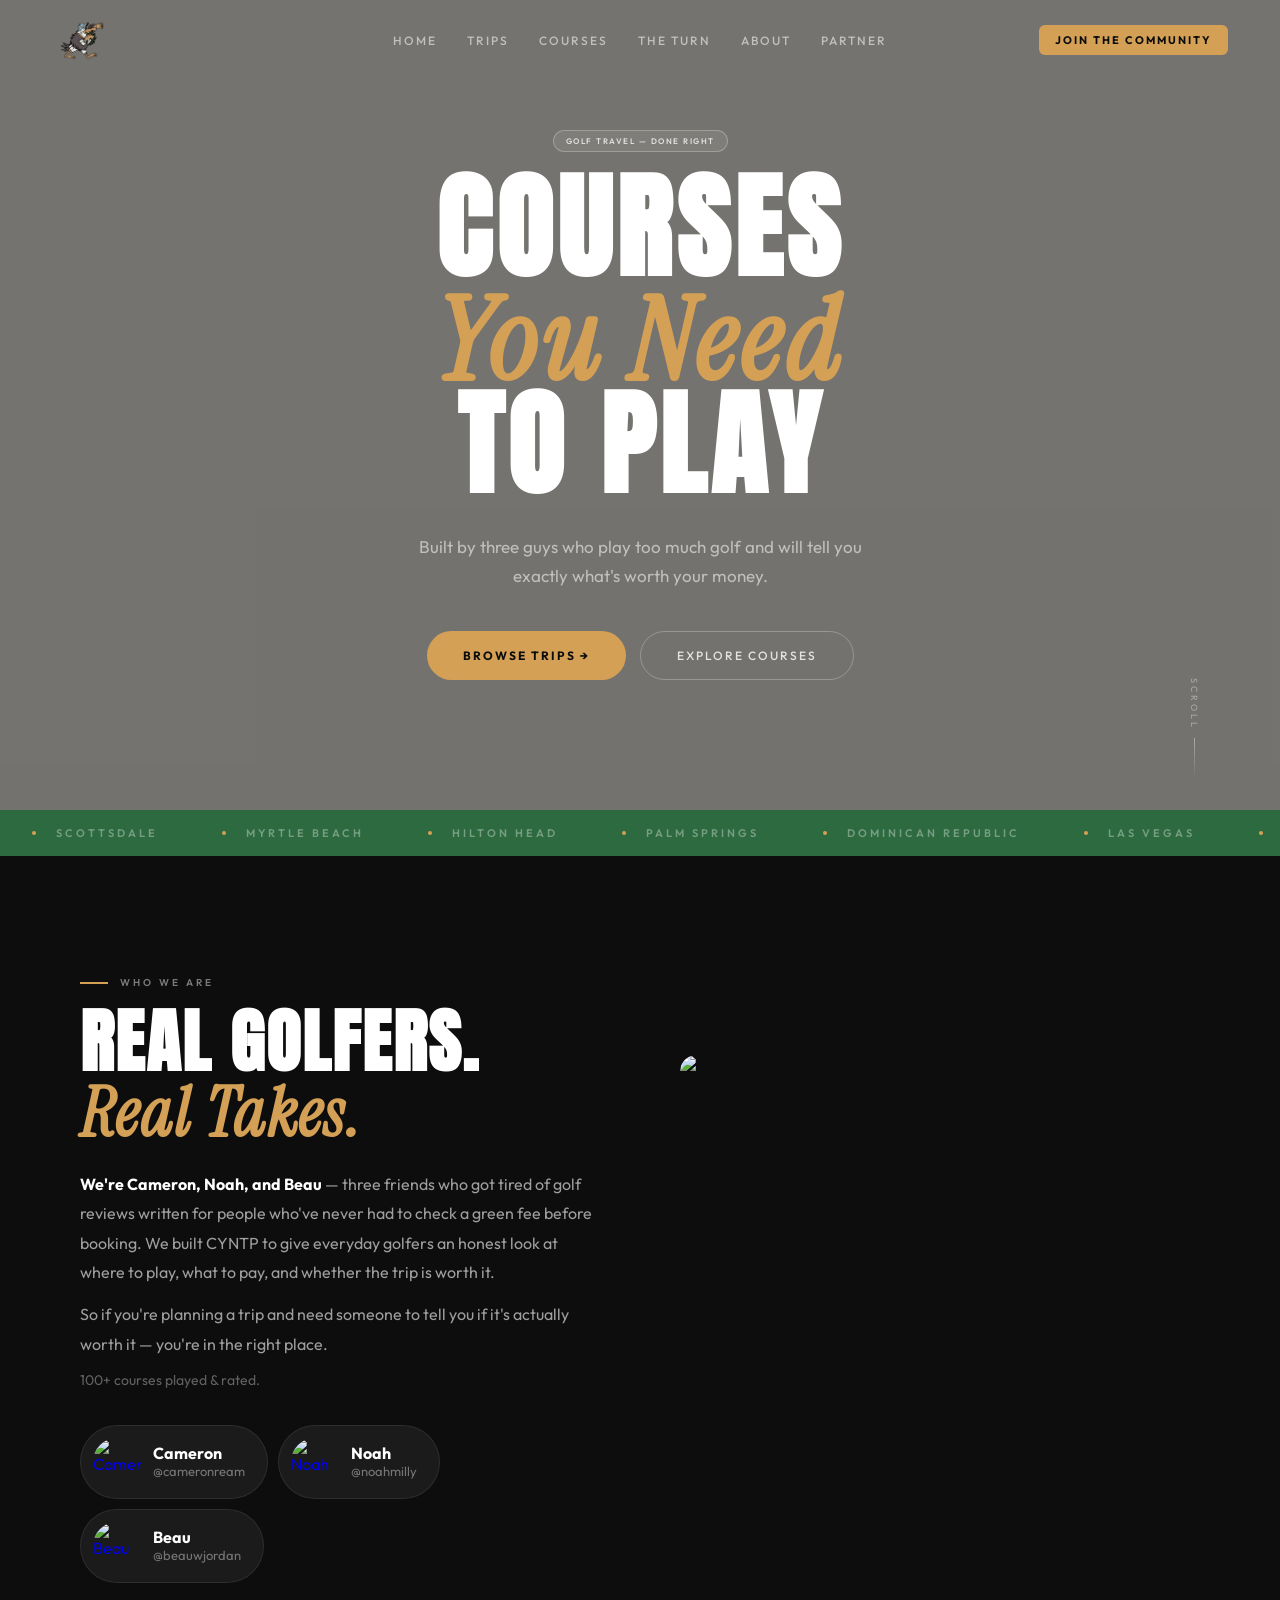
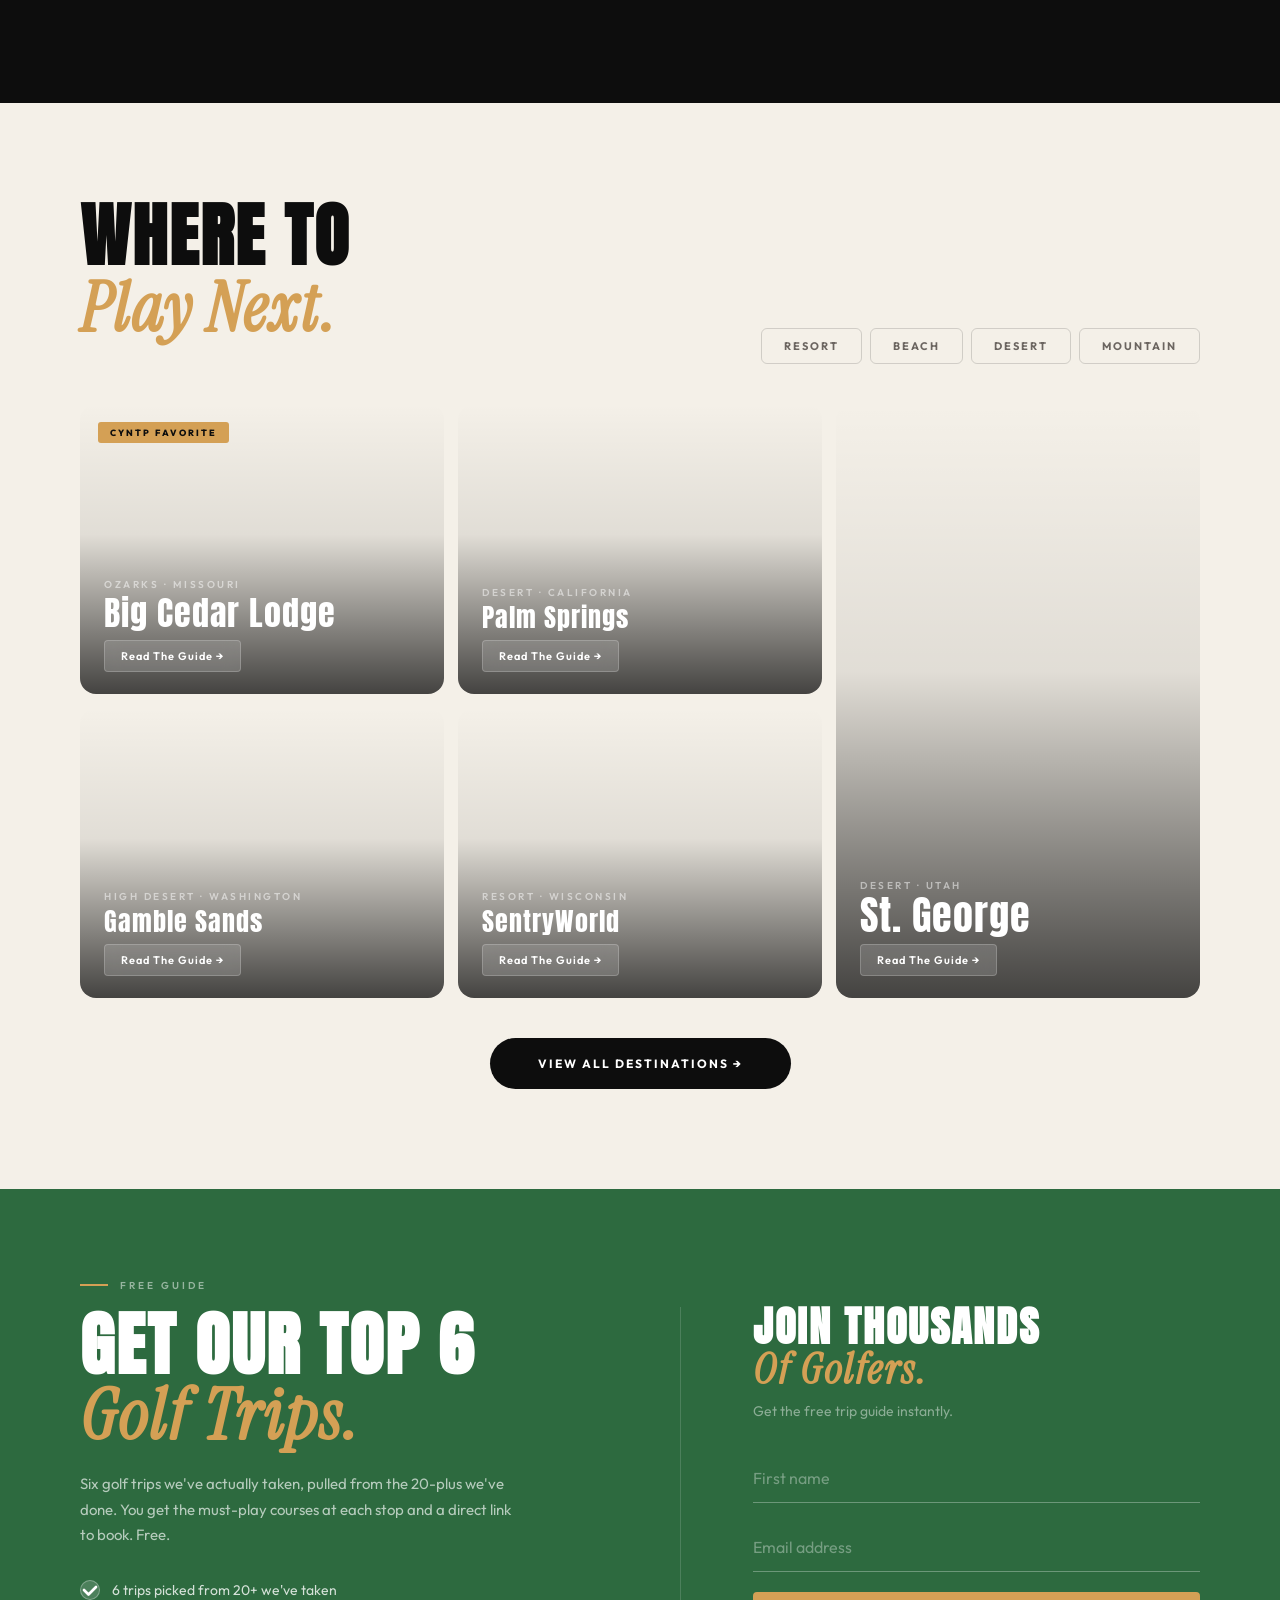
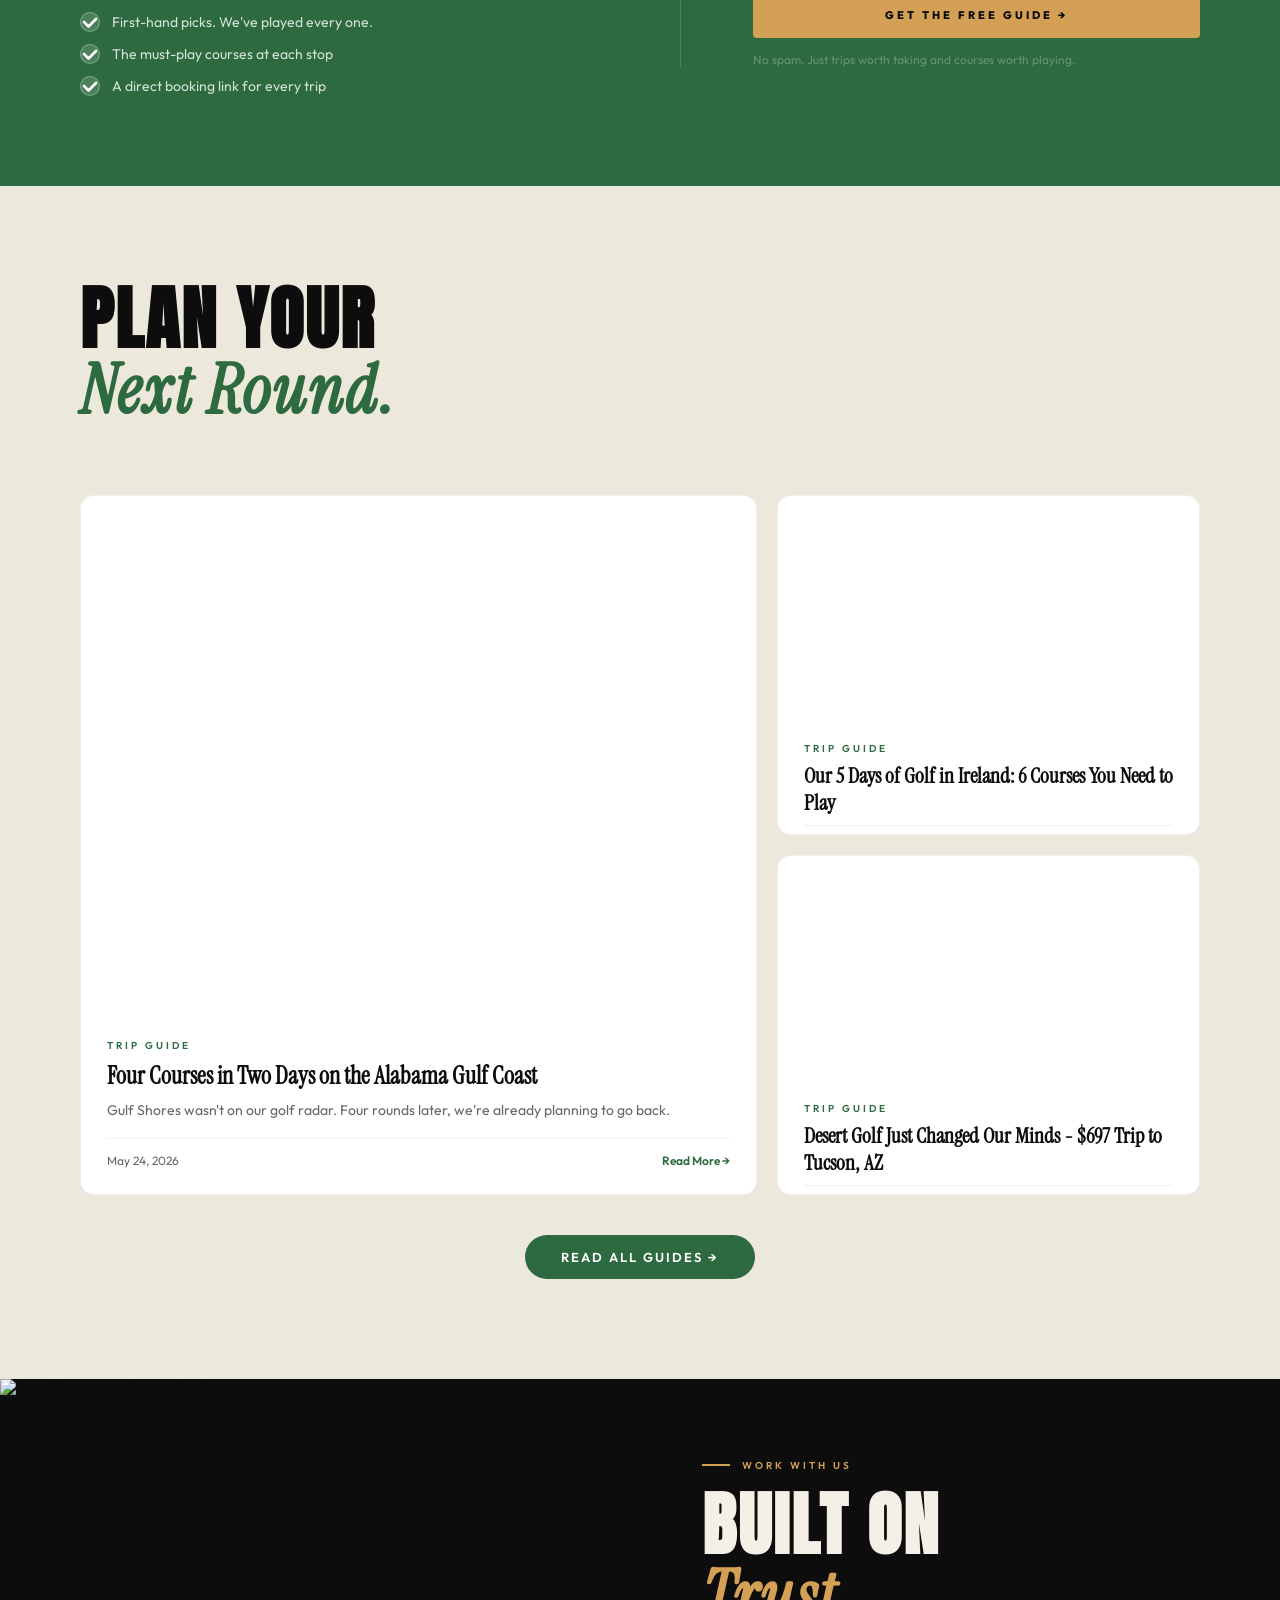
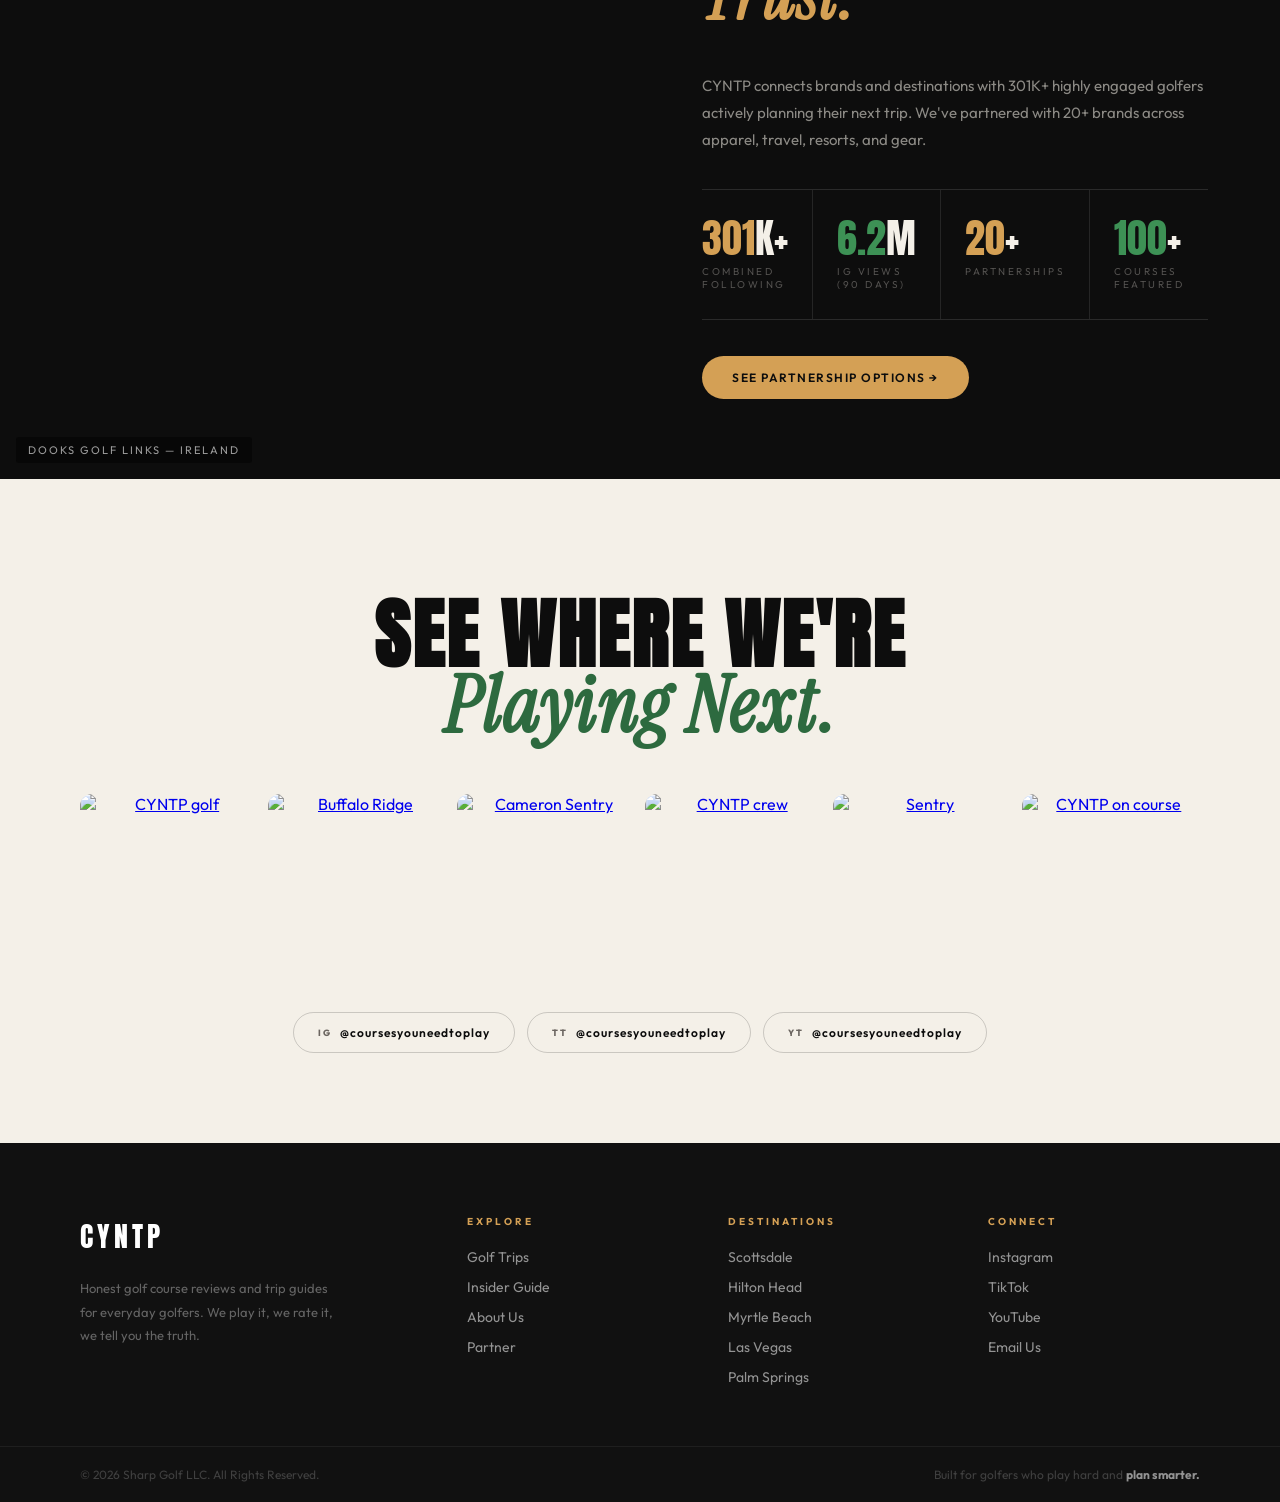
==== commit a394cd6f: "Update lead magnet copy: Top 6 Golf Trips replaces 25-course bucket list guide Co-Authored-By: Claud" ====
--- a/index.html
+++ b/index.html
@@ -259,11 +259,17 @@
 .footer-bottom strong { color: rgba(255,255,255,0.55); font-weight: 700; }
 
 /* RESPONSIVE */
+@media (max-height: 820px) and (min-width: 861px) {
+  .hero { align-items: flex-start; }
+  .hero-content { padding-top: max(100px, 12vh); }
+}
+
 @media (max-width: 1100px) {
   .about { padding: 80px 40px; } .trips { padding: 80px 40px; }
   .email-band { padding: 60px 40px; } .guide { padding: 80px 40px; }
   .social { padding: 72px 40px; } .footer-main { padding: 60px 40px 48px; }
   .footer-bottom { padding: 20px 40px; }
+  .hero h1 { font-size: clamp(48px, 8vw, 100px); }
 }
 
 @media (max-width: 860px) {
@@ -273,8 +279,11 @@
   .nav-ctas .cta-sm-ghost { display: none; }
 
   /* HERO */
-  .hero-content { padding: 0 24px 60px; }
-  .hero h1 { font-size: clamp(48px, 13vw, 80px); }
+  .hero { align-items: flex-start; }
+  .hero-content { padding: 90px 24px 48px; }
+  .hero-pill { margin-bottom: 14px; }
+  .hero h1 { font-size: clamp(38px, 10vw, 72px); margin-bottom: 20px; }
+  .hero-sub { font-size: 15px; margin-bottom: 28px; }
   .hero-ctas { flex-direction: column; align-items: center; gap: 10px; }
   .btn-sun, .btn-ghost { width: 100%; justify-content: center; max-width: 320px; }
   .scroll-hint { display: none; }
@@ -343,8 +352,9 @@
   .tc-tall .tcard-name { font-size: 26px; }
 
   /* HERO */
-  .hero h1 { font-size: clamp(36px, 10vw, 54px); }
-  .hero-sub { font-size: 14px; }
+  .hero h1 { font-size: clamp(30px, 9vw, 48px); margin-bottom: 16px; }
+  .hero-sub { font-size: 13px; margin-bottom: 20px; }
+  .hero-pill { margin-bottom: 10px; }
 
   /* EMAIL BAND */
   .email-band::before { display: none; }
@@ -598,23 +608,23 @@
 <!-- EMAIL CAPTURE -->
 <div class="email-band">
   <div class="email-band-left">
-    <div class="eyebrow r">Free Guide</div>
-    <h3 class="r d1">GET OUR BUCKET<br><em>List Guide.</em></h3>
-    <p class="r d2">25 courses we think every golfer needs to play before they die — ranked, priced, and reviewed the CYNTP way. Free.</p>
+    <div class="eyebrow r">FREE GUIDE</div>
+    <h3 class="r d1">GET OUR TOP 6<br><em>Golf Trips.</em></h3>
+    <p class="r d2">Six golf trips we've actually taken, pulled from the 20-plus we've done. You get the must-play courses at each stop and a direct link to book. Free.</p>
     <div class="email-checks r d3">
-      <div class="email-check">25 courses ranked and honestly reviewed</div>
-      <div class="email-check">Real pricing for real golfers</div>
-      <div class="email-check">New trip guides straight to your inbox</div>
-      <div class="email-check">Partner deals and exclusive offers</div>
+      <div class="email-check">6 trips picked from 20+ we've taken</div>
+      <div class="email-check">First-hand picks. We've played every one.</div>
+      <div class="email-check">The must-play courses at each stop</div>
+      <div class="email-check">A direct booking link for every trip</div>
     </div>
   </div>
   <div class="email-form-side r d2">
     <h4>JOIN THOUSANDS<br><em>Of Golfers.</em></h4>
-    <p>Get the free bucket list guide instantly.</p>
+    <p>Get the free trip guide instantly.</p>
     <input type="text" class="email-field" placeholder="First name">
     <input type="email" class="email-field" placeholder="Email address">
     <button class="email-submit" onclick="window.open('https://courses-newsletter-56d38d.beehiiv.com/subscribe','_blank')">Get the Free Guide →</button>
-    <div class="email-fine">No spam. Just courses worth playing and trips worth taking.</div>
+    <div class="email-fine">No spam. Just trips worth taking and courses worth playing.</div>
   </div>
 </div>
 
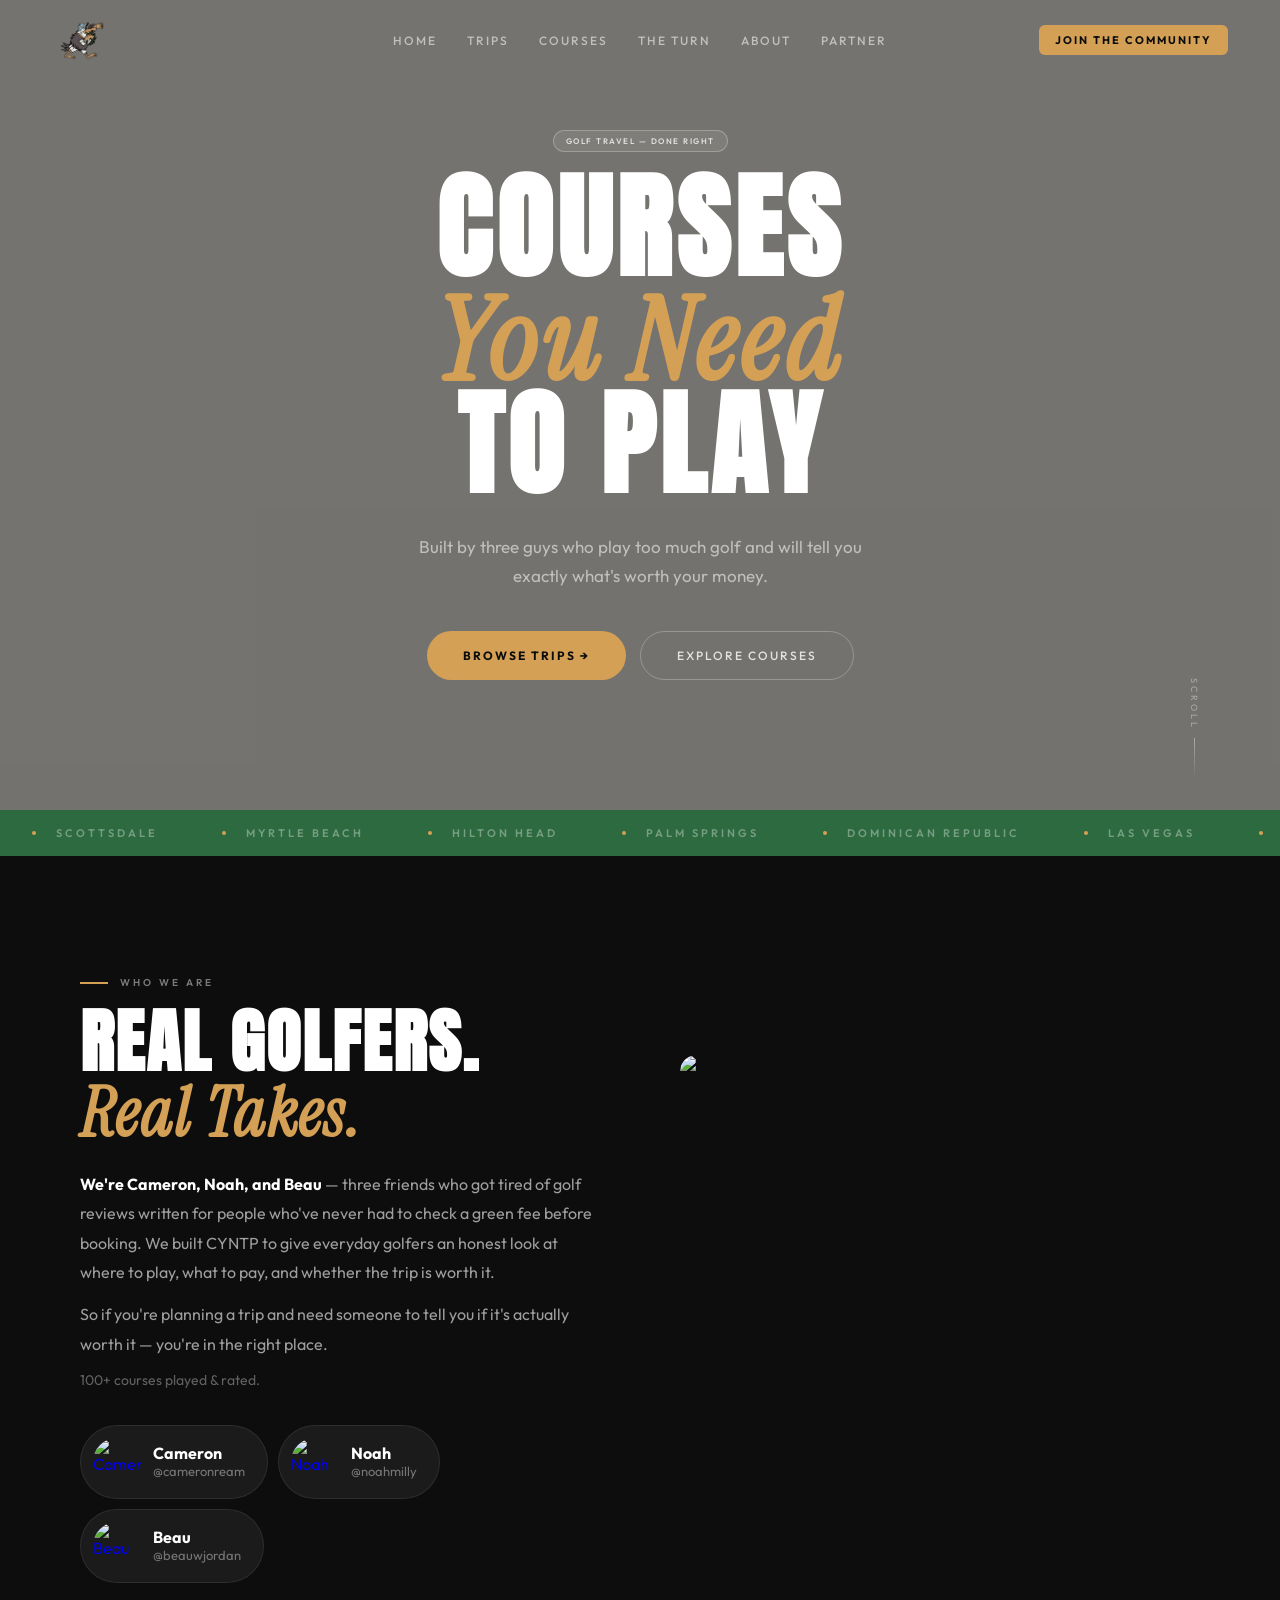
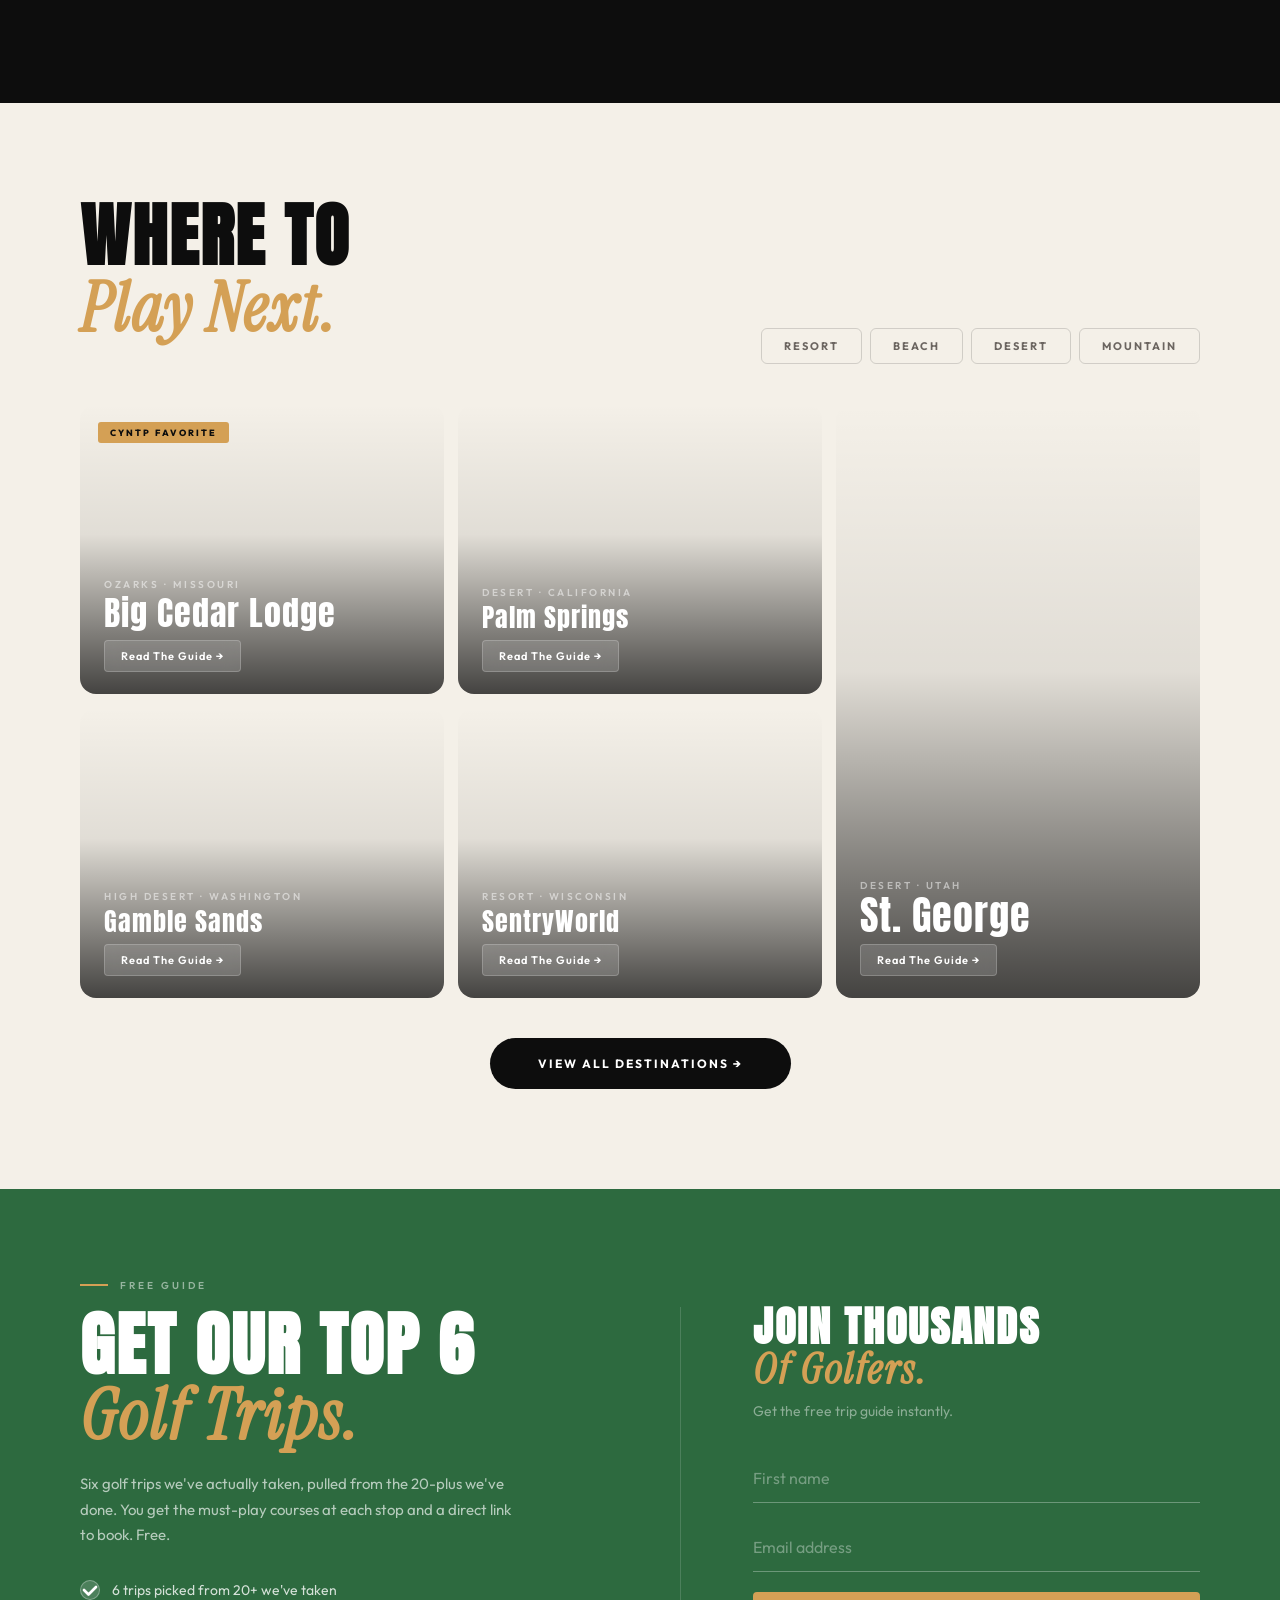
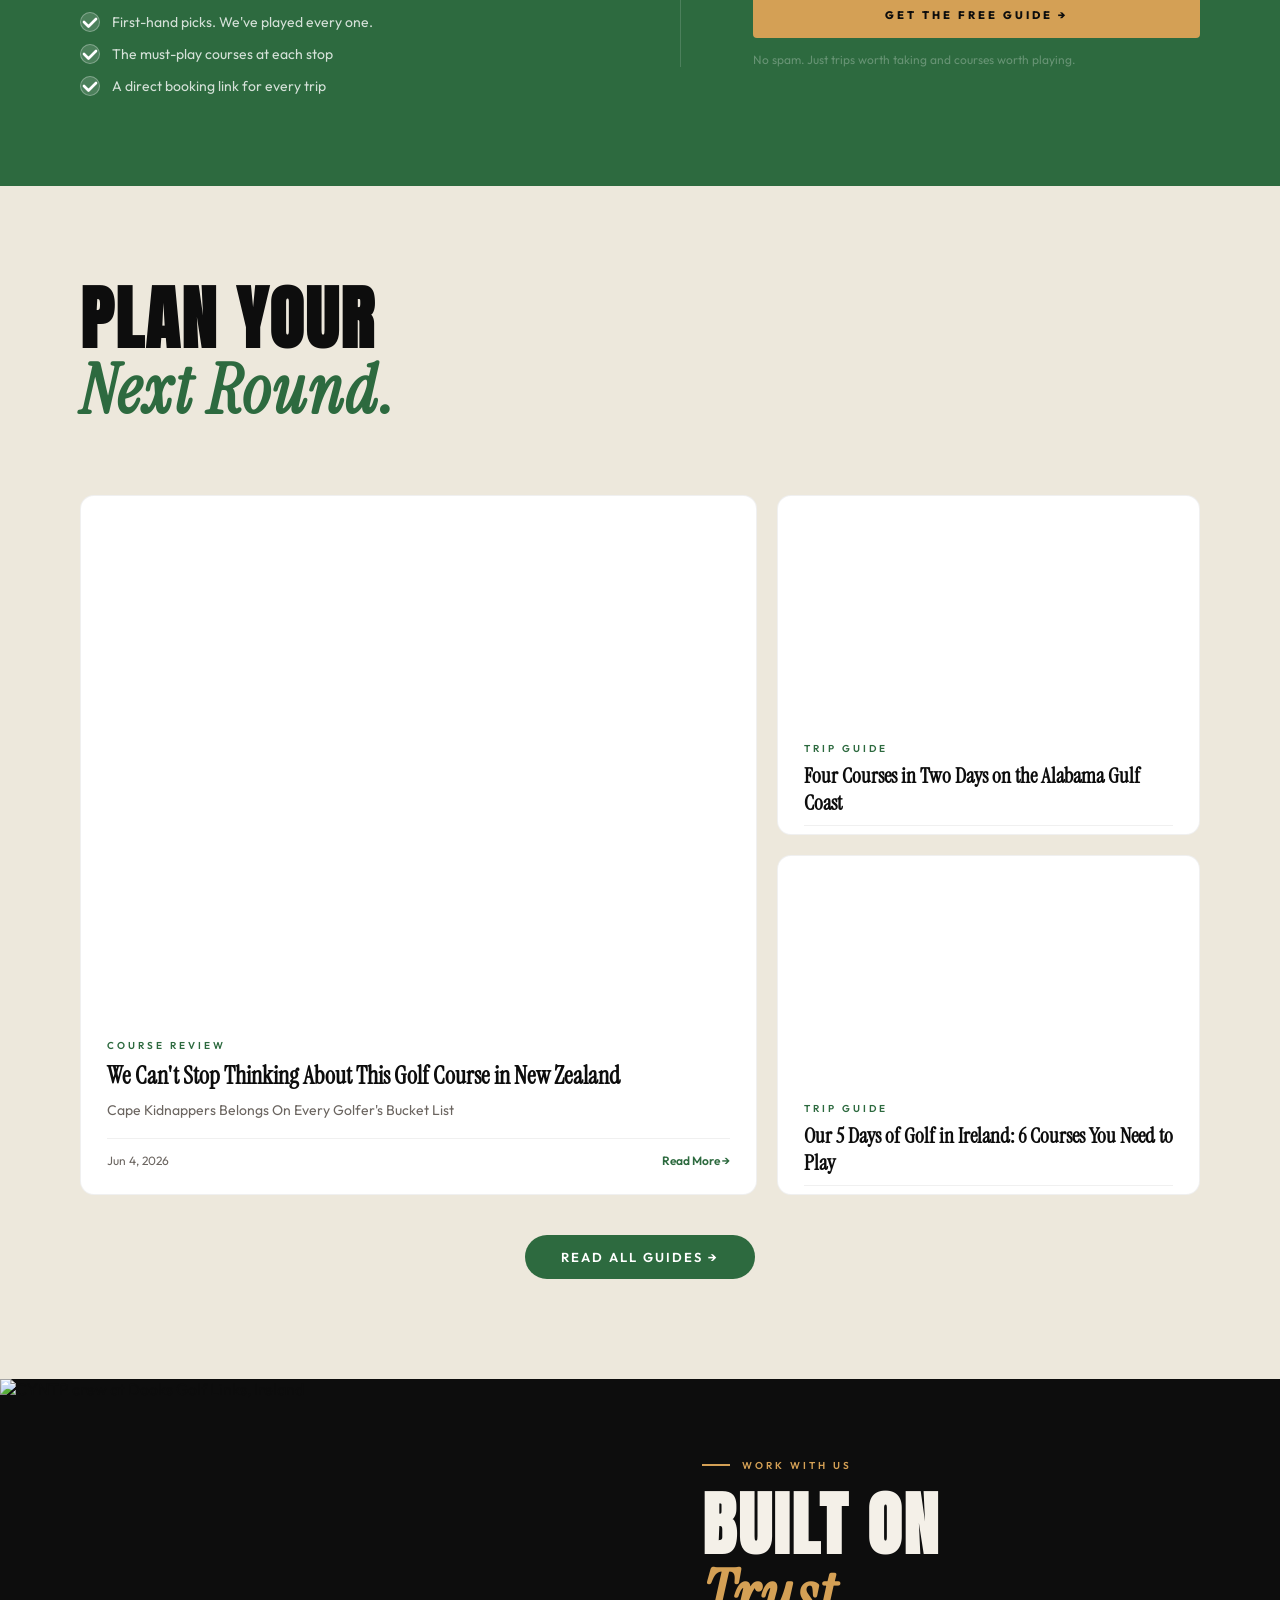
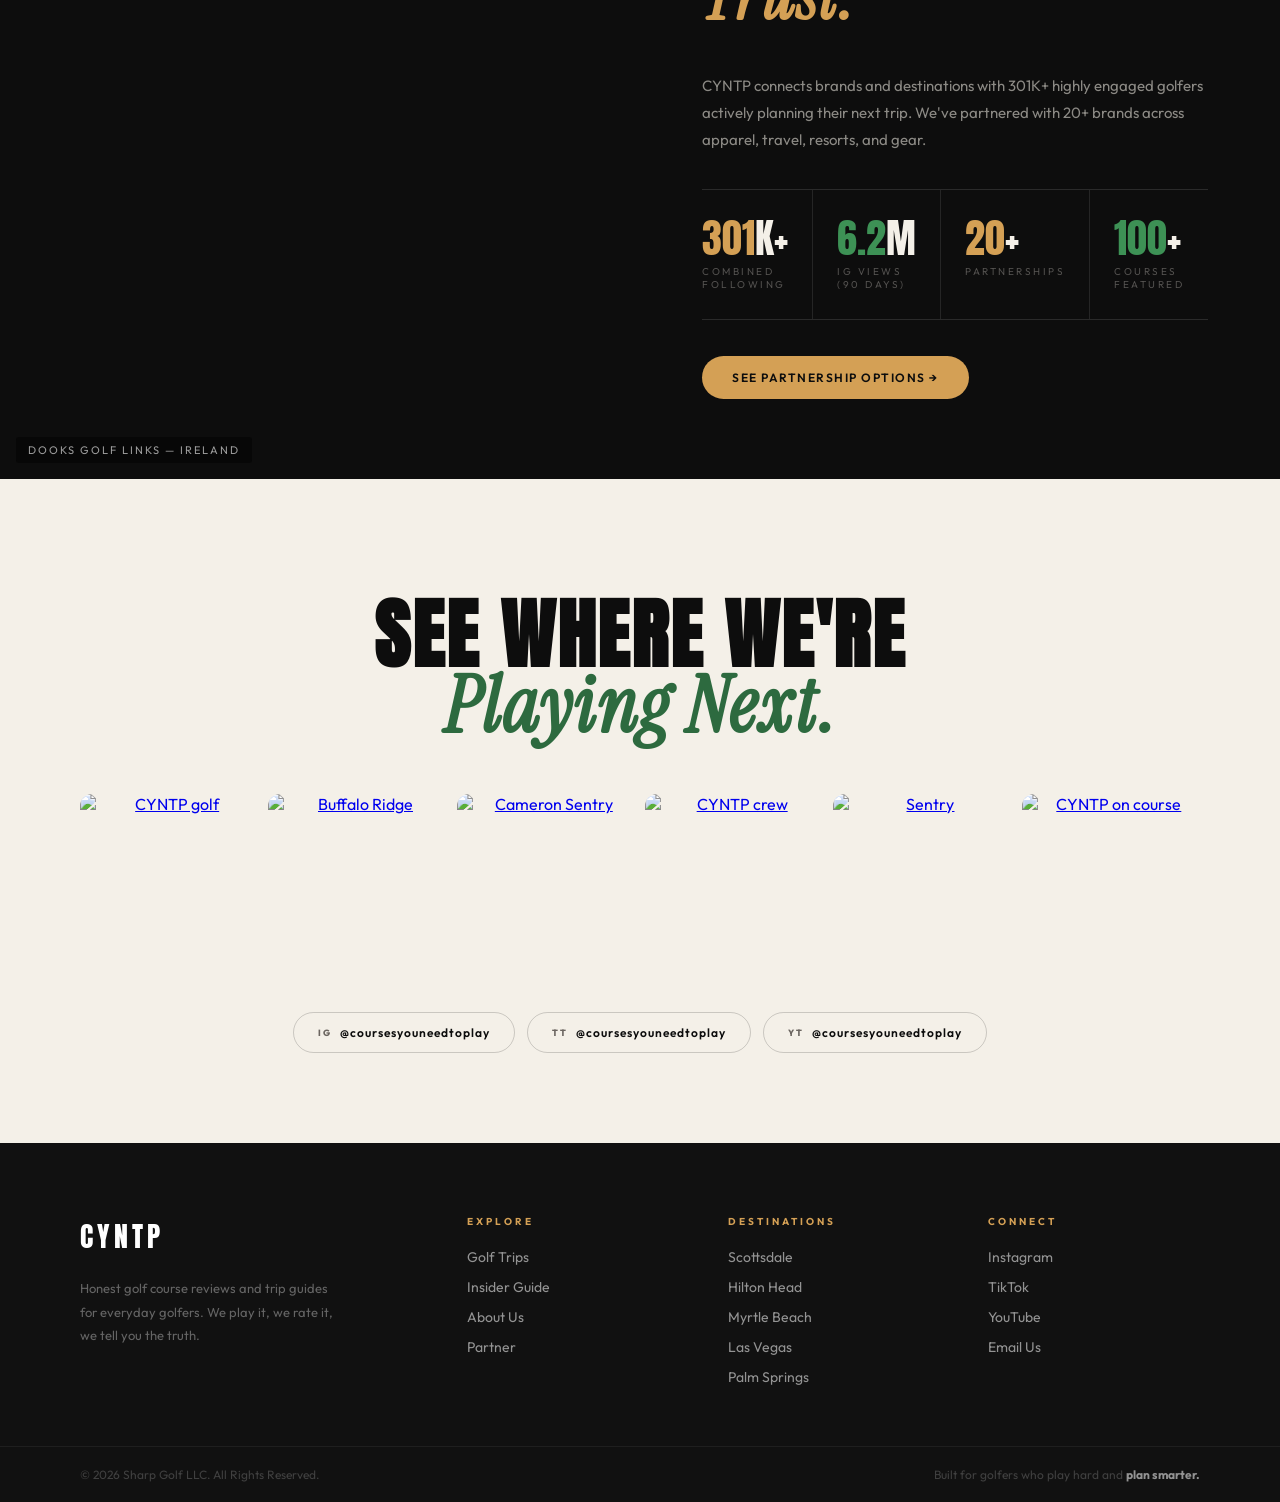
==== commit e5f8606f: "fix(mobile hero): restore vertical centering and scale up heading - Remove align-items:flex-start at" ====
--- a/index.html
+++ b/index.html
@@ -279,8 +279,7 @@
   .nav-ctas .cta-sm-ghost { display: none; }
 
   /* HERO */
-  .hero { align-items: flex-start; }
-  .hero-content { padding: 90px 24px 48px; }
+  .hero-content { padding: 0 24px; padding-bottom: 8vh; }
   .hero-pill { margin-bottom: 14px; }
   .hero h1 { font-size: clamp(38px, 10vw, 72px); margin-bottom: 20px; }
   .hero-sub { font-size: 15px; margin-bottom: 28px; }
@@ -352,7 +351,7 @@
   .tc-tall .tcard-name { font-size: 26px; }
 
   /* HERO */
-  .hero h1 { font-size: clamp(30px, 9vw, 48px); margin-bottom: 16px; }
+  .hero h1 { font-size: clamp(48px, 13vw, 64px); margin-bottom: 16px; }
   .hero-sub { font-size: 13px; margin-bottom: 20px; }
   .hero-pill { margin-bottom: 10px; }
 
--- a/email-capture.css
+++ b/email-capture.css
@@ -20,13 +20,14 @@
   position: fixed;
   top: 50%; left: 50%;
   transform: translate(-50%, calc(-50% + 20px));
-  width: min(520px, calc(100vw - 32px));
+  width: min(800px, calc(100vw - 32px));
   max-height: calc(100vh - 32px);
-  overflow-y: auto;
+  display: flex;
+  overflow: hidden;
   background: #0d0d0d;
   border: 1px solid rgba(212,160,85,0.35);
   border-radius: 12px;
-  padding: 48px 44px 40px;
+  padding: 0;
   z-index: 9999;
   opacity: 0;
   transition: transform 0.35s cubic-bezier(0.16,1,0.3,1), opacity 0.35s;
@@ -35,6 +36,24 @@
 #ceModal.cem-visible .cem-box {
   transform: translate(-50%, -50%);
   opacity: 1;
+}
+
+.cem-img-col {
+  width: 40%;
+  flex-shrink: 0;
+  overflow: hidden;
+}
+.cem-img-col img {
+  width: 100%; height: 100%;
+  object-fit: cover; object-position: center;
+  display: block;
+}
+
+.cem-copy {
+  flex: 1;
+  padding: 48px 44px 40px;
+  overflow-y: auto;
+  position: relative;
 }
 
 .cem-close {
@@ -214,7 +233,9 @@
 .post-cta-success .cem-success-link { flex: 1; min-width: 180px; text-align: center; }
 
 @media (max-width: 600px) {
-  .cem-box { padding: 36px 22px 30px; }
+  .cem-box { flex-direction: column; }
+  .cem-img-col { width: 100%; height: 200px; flex-shrink: 0; }
+  .cem-copy { padding: 36px 22px 30px; }
   .post-email-cta { padding: 28px 22px 24px; }
   .post-email-cta .cem-form { flex-direction: column; }
   .post-email-cta .cem-btn { width: 100%; }
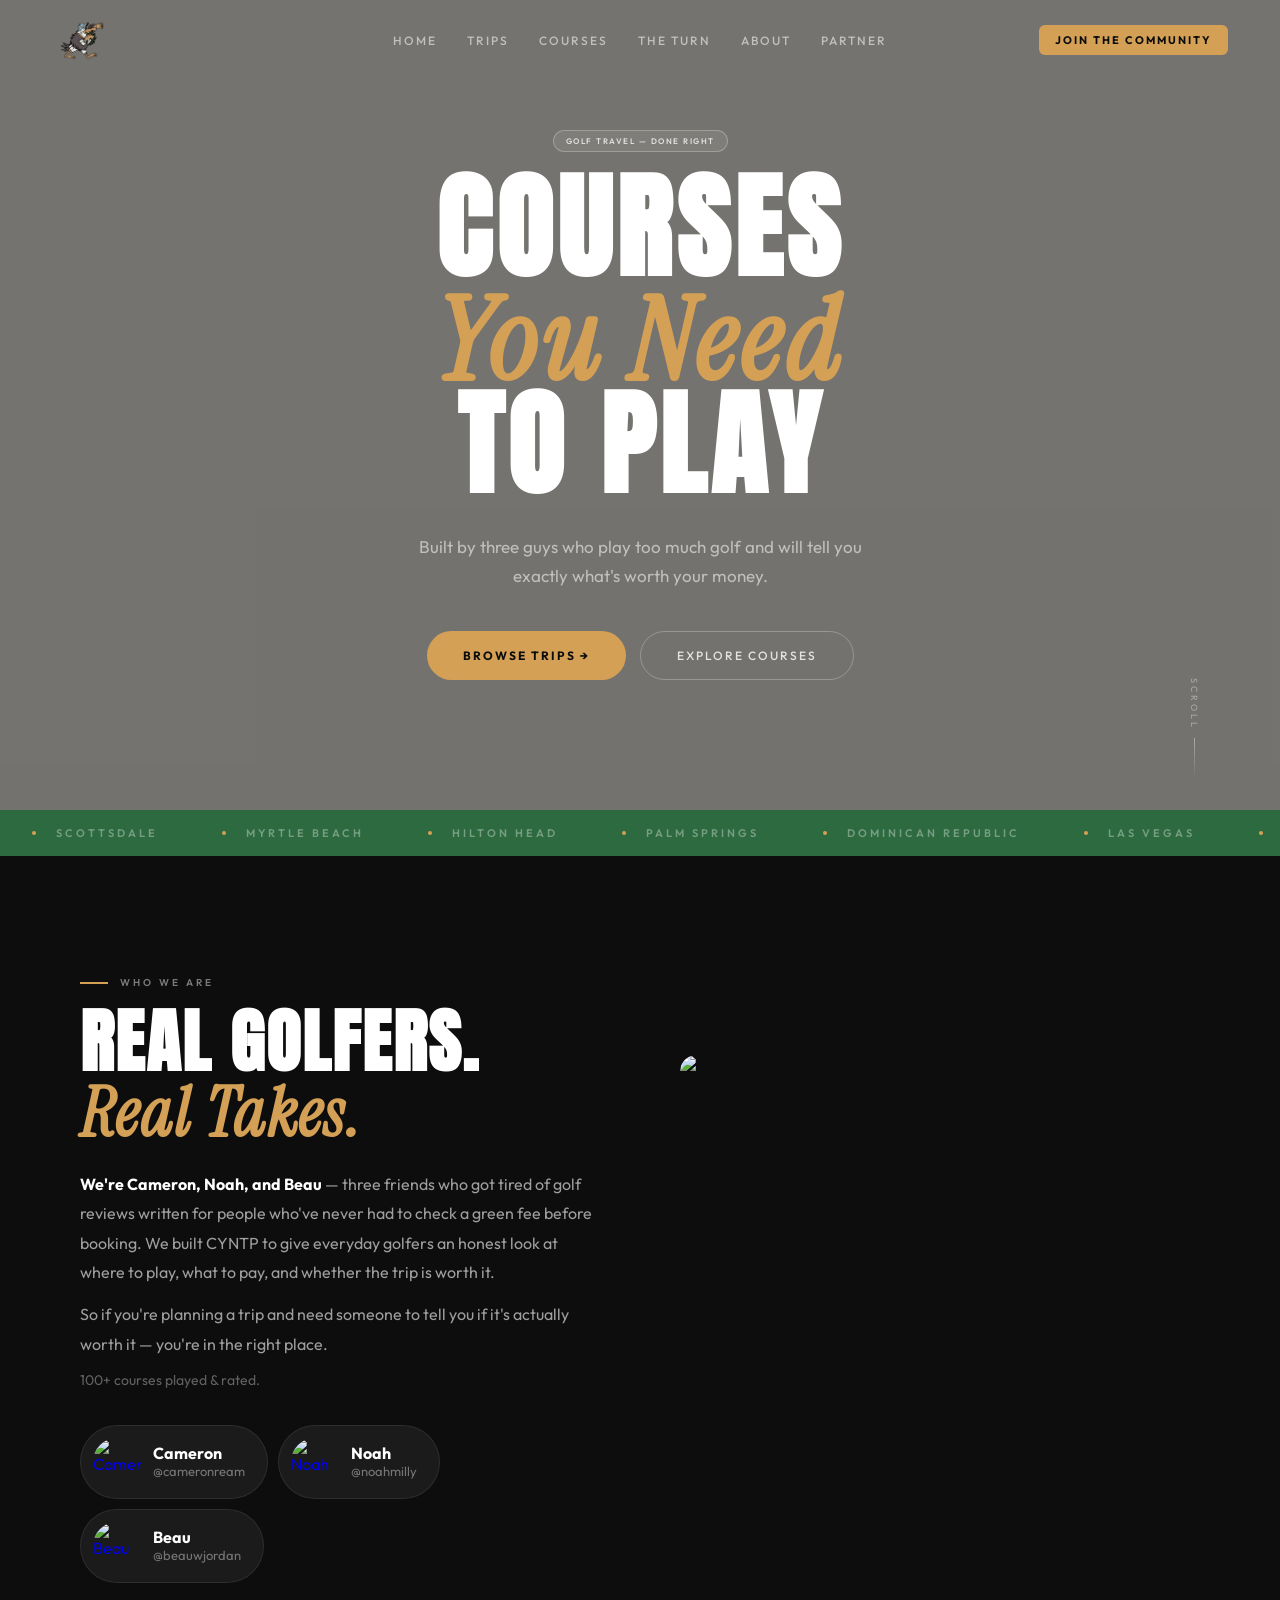
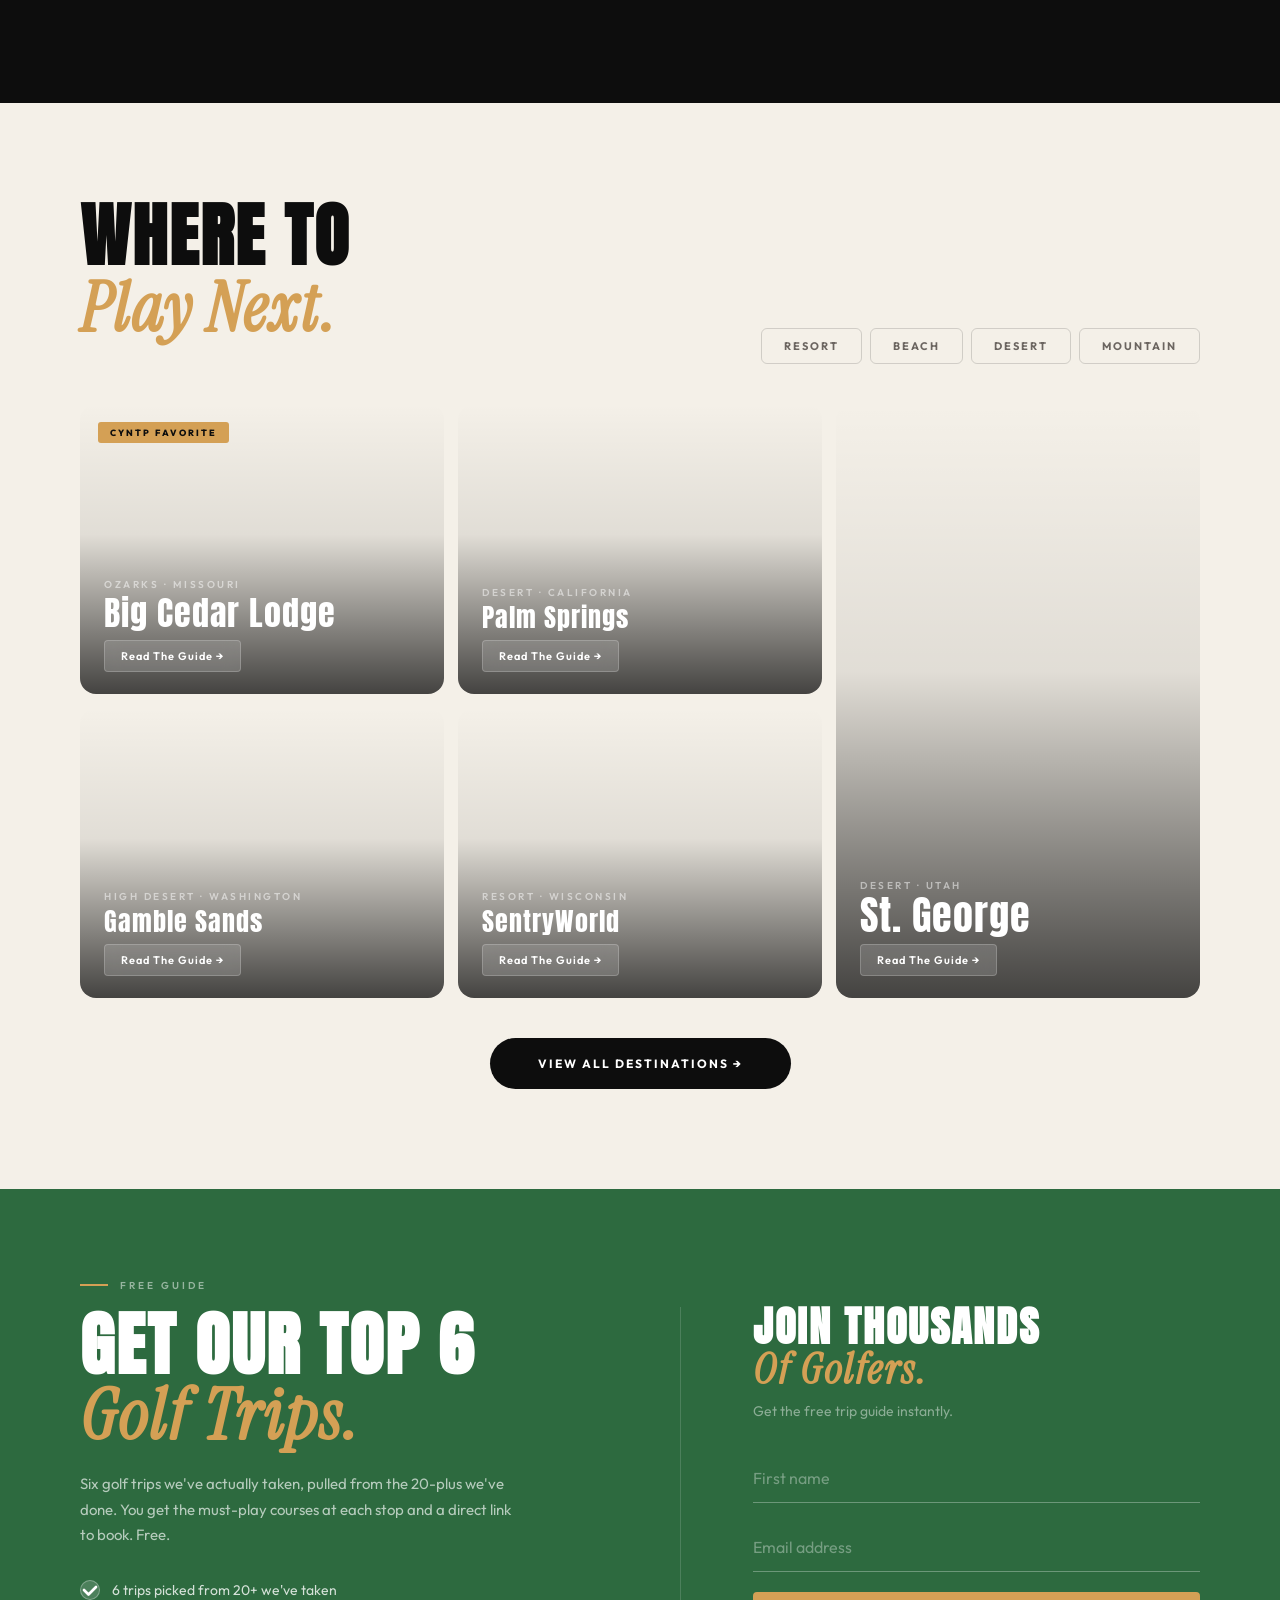
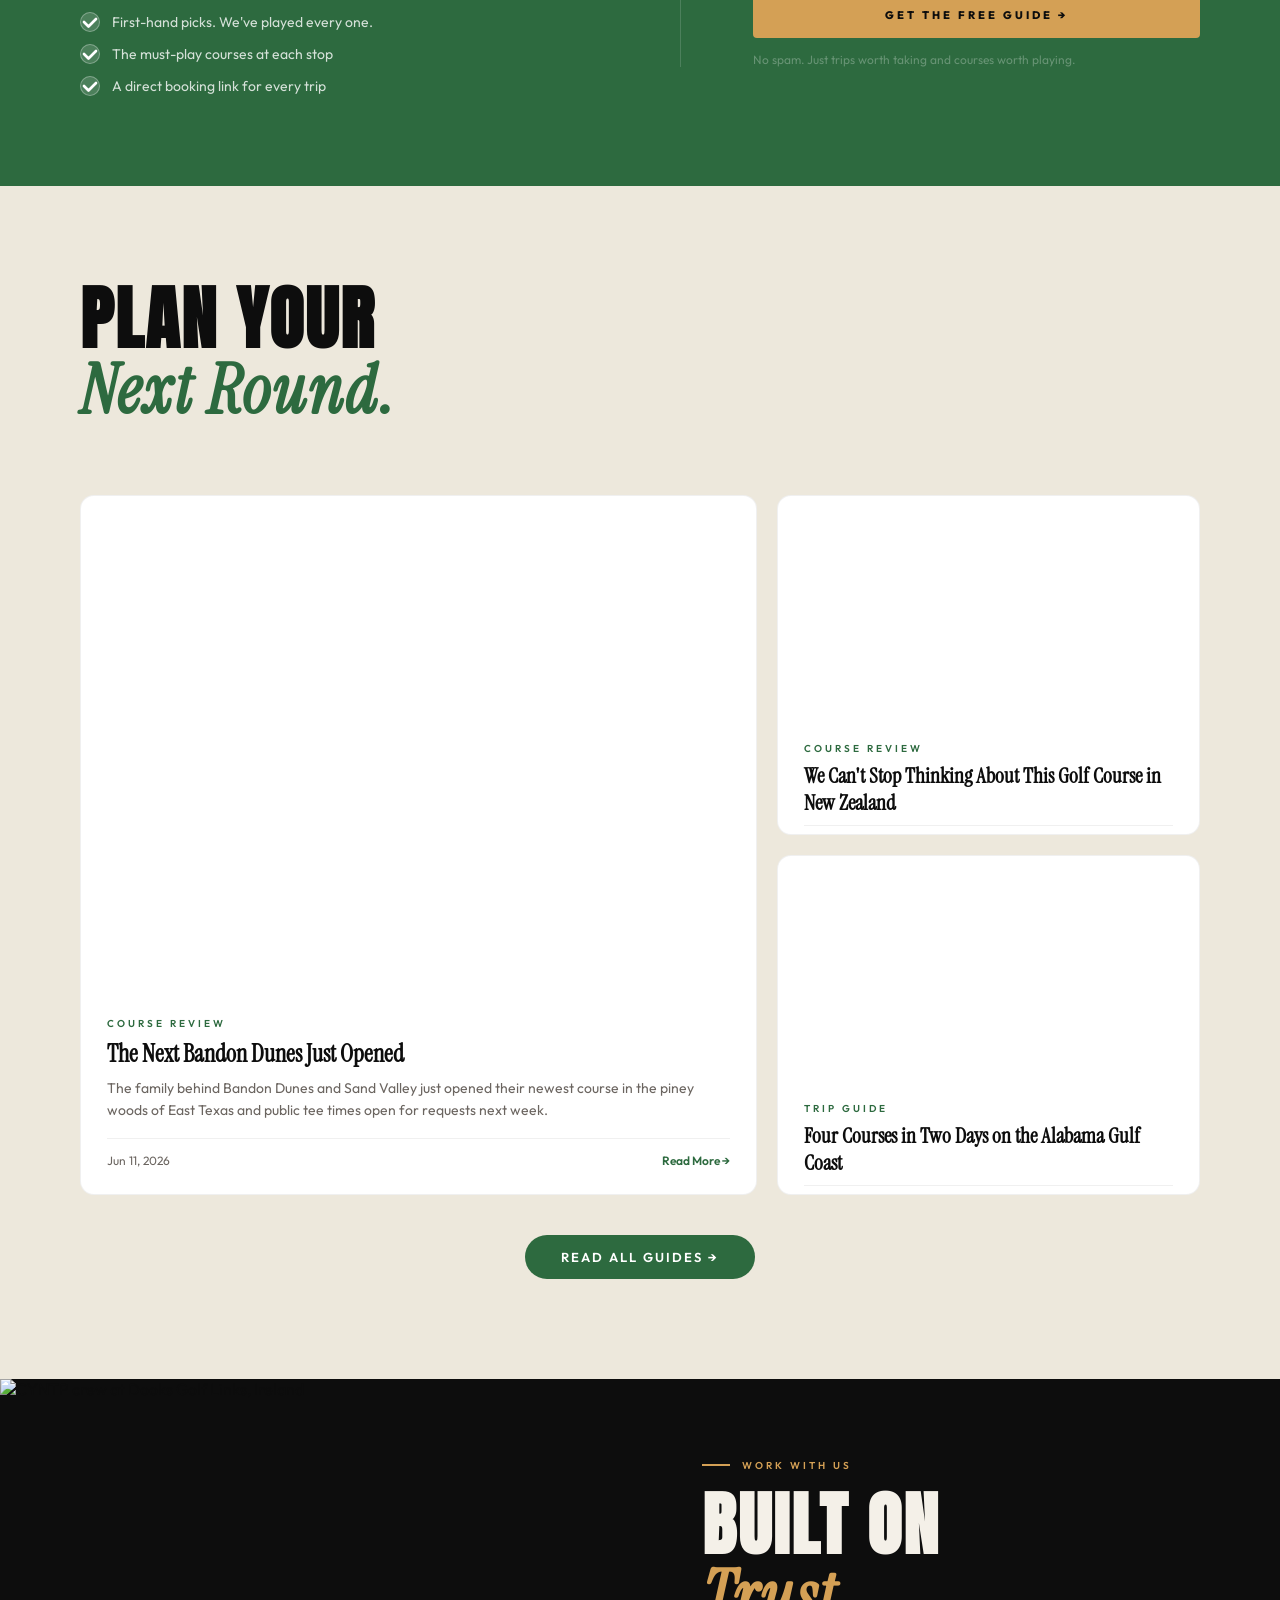
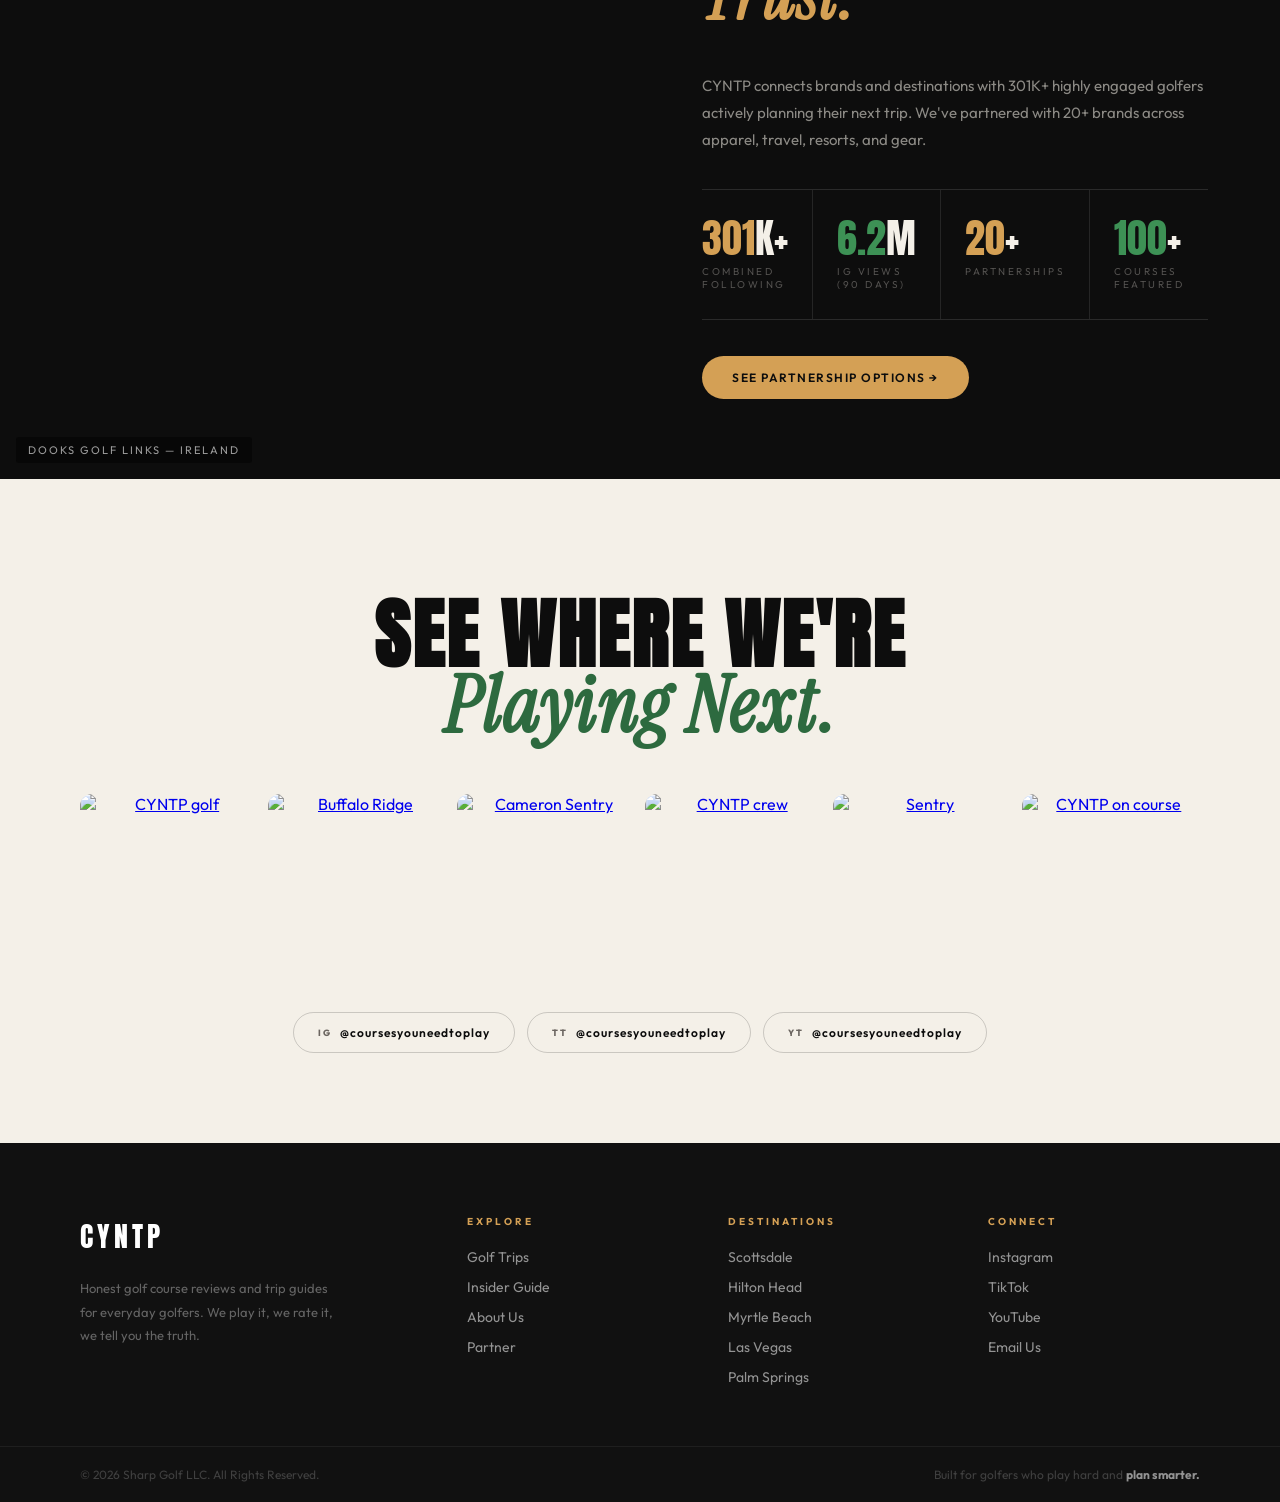
==== commit b9250194: "add f_auto,q_auto to all on-page Cloudinary image URLs - cyntp-courses.html: cld() helper, applied a" ====
--- a/index.html
+++ b/index.html
@@ -152,15 +152,15 @@
 .trips-viewall { text-align: center; margin-top: 40px; }
 .btn-viewall { display: inline-flex; align-items: center; gap: 10px; background: var(--ink); color: #fff; padding: 18px 48px; border-radius: 100px; font-size: 12px; font-weight: 700; letter-spacing: 2px; text-transform: uppercase; text-decoration: none; transition: all 0.25s; }
 .btn-viewall:hover { background: #2a2a2a; transform: translateY(-2px); box-shadow: 0 8px 28px rgba(0,0,0,0.2); }
-.tg1 { background-image: url('https://res.cloudinary.com/dak67vton/image/upload/v1777730867/Screenshot_2026-05-02_at_9.07.33_AM_ibzv4l.png'); background-size: cover; background-position: center; }
-.tg2 { background-image: url('https://res.cloudinary.com/dak67vton/image/upload/v1777700314/DJI_20250118120703_0565_D_c43jpz.jpg'); background-size: cover; background-position: center; }
-.tg3 { background-image: url('https://res.cloudinary.com/dak67vton/image/upload/v1777752084/Screenshot_2026-05-02_at_3.01.13_PM_vvq1fj.png'); background-size: cover; background-position: center; }
-.tg4 { background-image: url('https://res.cloudinary.com/dak67vton/image/upload/v1777731564/Screenshot_2026-05-02_at_9.19.12_AM_lkc11o.png'); background-size: cover; background-position: center; }
-.tg5 { background-image: url('https://res.cloudinary.com/dak67vton/image/upload/v1777731765/Screenshot_2026-05-02_at_9.22.35_AM_s8be9k.png'); background-size: cover; background-position: center; }
+.tg1 { background-image: url('https://res.cloudinary.com/dak67vton/image/upload/f_auto,q_auto/v1777730867/Screenshot_2026-05-02_at_9.07.33_AM_ibzv4l.png'); background-size: cover; background-position: center; }
+.tg2 { background-image: url('https://res.cloudinary.com/dak67vton/image/upload/f_auto,q_auto/v1777700314/DJI_20250118120703_0565_D_c43jpz.jpg'); background-size: cover; background-position: center; }
+.tg3 { background-image: url('https://res.cloudinary.com/dak67vton/image/upload/f_auto,q_auto/v1777752084/Screenshot_2026-05-02_at_3.01.13_PM_vvq1fj.png'); background-size: cover; background-position: center; }
+.tg4 { background-image: url('https://res.cloudinary.com/dak67vton/image/upload/f_auto,q_auto/v1777731564/Screenshot_2026-05-02_at_9.19.12_AM_lkc11o.png'); background-size: cover; background-position: center; }
+.tg5 { background-image: url('https://res.cloudinary.com/dak67vton/image/upload/f_auto,q_auto/v1777731765/Screenshot_2026-05-02_at_9.22.35_AM_s8be9k.png'); background-size: cover; background-position: center; }
 
 /* EMAIL / GUIDE CAPTURE */
 .email-band { background: var(--grass); padding: 90px 80px; display: grid; grid-template-columns: 1fr 1fr; gap: 80px; align-items: center; position: relative; overflow: hidden; }
-.email-band::before { content: ''; position: absolute; top: 24px; right: 40px; width: 180px; height: 180px; background-image: url('https://res.cloudinary.com/dak67vton/image/upload/v1777730543/courses_with_albi_white_28_opaque_a1a4b1.png'); background-size: contain; background-repeat: no-repeat; background-position: center; pointer-events: none; }
+.email-band::before { content: ''; position: absolute; top: 24px; right: 40px; width: 180px; height: 180px; background-image: url('https://res.cloudinary.com/dak67vton/image/upload/f_auto,q_auto/v1777730543/courses_with_albi_white_28_opaque_a1a4b1.png'); background-size: contain; background-repeat: no-repeat; background-position: center; pointer-events: none; }
 .email-band-left .eyebrow { color: rgba(255,255,255,0.5); margin-bottom: 20px; }
 .email-band-left h3 { font-family: var(--font-head); font-size: clamp(42px, 5.5vw, 72px); letter-spacing: 2px; color: #fff; line-height: 0.92; margin-bottom: 24px; }
 .email-band-left h3 em { font-style: italic; font-family: var(--font-serif); color: var(--sun); }
@@ -504,21 +504,21 @@
       <p class="about-stat r d2">100+ courses played &amp; rated.</p>
       <div class="crew-pills r d3">
         <a href="https://www.instagram.com/cameronream" rel="noopener noreferrer" target="_blank" class="crew-pill">
-          <img class="crew-avatar" src="https://res.cloudinary.com/dak67vton/image/upload/v1776231147/6112d7e6-92e4-4c22-b07e-3ea2f1bc6e27.png" alt="Cameron" loading="lazy">
+          <img class="crew-avatar" src="https://res.cloudinary.com/dak67vton/image/upload/f_auto,q_auto/v1776231147/6112d7e6-92e4-4c22-b07e-3ea2f1bc6e27.png" alt="Cameron" loading="lazy">
           <div><div class="crew-name">Cameron</div><div class="crew-handle">@cameronream</div></div>
         </a>
         <a href="https://www.instagram.com/noahmilly" rel="noopener noreferrer" target="_blank" class="crew-pill">
-          <img class="crew-avatar" src="https://res.cloudinary.com/dak67vton/image/upload/v1776231320/Screenshot_2026-04-15_at_12.35.15_AM_wgq3xx.png" alt="Noah" loading="lazy">
+          <img class="crew-avatar" src="https://res.cloudinary.com/dak67vton/image/upload/f_auto,q_auto/v1776231320/Screenshot_2026-04-15_at_12.35.15_AM_wgq3xx.png" alt="Noah" loading="lazy">
           <div><div class="crew-name">Noah</div><div class="crew-handle">@noahmilly</div></div>
         </a>
         <a href="https://www.instagram.com/beauwjordan" rel="noopener noreferrer" target="_blank" class="crew-pill">
-          <img class="crew-avatar" src="https://res.cloudinary.com/dak67vton/image/upload/v1776231270/Screenshot_2026-04-15_at_12.34.25_AM_akzznt.png" alt="Beau" loading="lazy">
+          <img class="crew-avatar" src="https://res.cloudinary.com/dak67vton/image/upload/f_auto,q_auto/v1776231270/Screenshot_2026-04-15_at_12.34.25_AM_akzznt.png" alt="Beau" loading="lazy">
           <div><div class="crew-name">Beau</div><div class="crew-handle">@beauwjordan</div></div>
         </a>
       </div>
     </div>
     <div class="about-photos r d2">
-      <img class="aphoto-single" src="https://res.cloudinary.com/dak67vton/image/upload/v1775978633/Screenshot_2025-09-23_at_9.27.09_AM_2_plhxci.jpg" alt="CYNTP golf trip" loading="lazy">
+      <img class="aphoto-single" src="https://res.cloudinary.com/dak67vton/image/upload/f_auto,q_auto/v1775978633/Screenshot_2025-09-23_at_9.27.09_AM_2_plhxci.jpg" alt="CYNTP golf trip" loading="lazy">
     </div>
   </div>
 </section>
@@ -644,7 +644,7 @@
 <section class="partner" id="partner">
   <div class="partner-split">
     <div class="partner-split-photo">
-      <img src="https://res.cloudinary.com/dak67vton/image/upload/v1776047312/Dooks_cryjox.jpg" alt="CYNTP crew at Dooks Golf Links, Ireland" loading="lazy">
+      <img src="https://res.cloudinary.com/dak67vton/image/upload/f_auto,q_auto/v1776047312/Dooks_cryjox.jpg" alt="CYNTP crew at Dooks Golf Links, Ireland" loading="lazy">
       <div class="partner-photo-caption">Dooks Golf Links &mdash; Ireland</div>
     </div>
     <div class="partner-split-content">
@@ -680,12 +680,12 @@
 <div class="social">
   <h2 class="r">SEE WHERE WE'RE<br><em>Playing Next.</em></h2>
   <div class="social-grid r d2">
-    <div class="sgrid-tile"><a href="https://www.instagram.com/coursesyouneedtoplay" rel="noopener noreferrer" target="_blank"><img src="https://res.cloudinary.com/dak67vton/image/upload/v1776226361/Paynes_19_q5dn2t_frbl0o.jpg" alt="CYNTP golf" loading="lazy" style="width:100%;height:100%;object-fit:cover;display:block;"></a></div>
-    <div class="sgrid-tile"><a href="https://www.instagram.com/coursesyouneedtoplay" rel="noopener noreferrer" target="_blank"><img src="https://res.cloudinary.com/dak67vton/image/upload/v1776226249/Buffalo_Ridge_1_hm78ns_ljyfdf.jpg" alt="Buffalo Ridge" loading="lazy" style="width:100%;height:100%;object-fit:cover;display:block;"></a></div>
-    <div class="sgrid-tile"><a href="https://www.instagram.com/coursesyouneedtoplay" rel="noopener noreferrer" target="_blank"><img src="https://res.cloudinary.com/dak67vton/image/upload/v1775978891/Cameron_Sentry_9_kkc3pq.jpg" alt="Cameron Sentry" loading="lazy" style="width:100%;height:100%;object-fit:cover;display:block;"></a></div>
-    <div class="sgrid-tile"><a href="https://www.instagram.com/coursesyouneedtoplay" rel="noopener noreferrer" target="_blank"><img src="https://res.cloudinary.com/dak67vton/image/upload/v1775979282/edit_2_gi62ir.png" alt="CYNTP crew" loading="lazy" style="width:100%;height:100%;object-fit:cover;display:block;"></a></div>
-    <div class="sgrid-tile"><a href="https://www.instagram.com/coursesyouneedtoplay" rel="noopener noreferrer" target="_blank"><img src="https://res.cloudinary.com/dak67vton/image/upload/v1775978958/sentry_16_datuo0.jpg" alt="Sentry" loading="lazy" style="width:100%;height:100%;object-fit:cover;display:block;"></a></div>
-    <div class="sgrid-tile"><a href="https://www.instagram.com/coursesyouneedtoplay" rel="noopener noreferrer" target="_blank"><img src="https://res.cloudinary.com/dak67vton/image/upload/v1775978622/Screenshot_2025-09-23_at_9.26.27_AM_2_oge3in.jpg" alt="CYNTP on course" loading="lazy" style="width:100%;height:100%;object-fit:cover;display:block;"></a></div>
+    <div class="sgrid-tile"><a href="https://www.instagram.com/coursesyouneedtoplay" rel="noopener noreferrer" target="_blank"><img src="https://res.cloudinary.com/dak67vton/image/upload/f_auto,q_auto/v1776226361/Paynes_19_q5dn2t_frbl0o.jpg" alt="CYNTP golf" loading="lazy" style="width:100%;height:100%;object-fit:cover;display:block;"></a></div>
+    <div class="sgrid-tile"><a href="https://www.instagram.com/coursesyouneedtoplay" rel="noopener noreferrer" target="_blank"><img src="https://res.cloudinary.com/dak67vton/image/upload/f_auto,q_auto/v1776226249/Buffalo_Ridge_1_hm78ns_ljyfdf.jpg" alt="Buffalo Ridge" loading="lazy" style="width:100%;height:100%;object-fit:cover;display:block;"></a></div>
+    <div class="sgrid-tile"><a href="https://www.instagram.com/coursesyouneedtoplay" rel="noopener noreferrer" target="_blank"><img src="https://res.cloudinary.com/dak67vton/image/upload/f_auto,q_auto/v1775978891/Cameron_Sentry_9_kkc3pq.jpg" alt="Cameron Sentry" loading="lazy" style="width:100%;height:100%;object-fit:cover;display:block;"></a></div>
+    <div class="sgrid-tile"><a href="https://www.instagram.com/coursesyouneedtoplay" rel="noopener noreferrer" target="_blank"><img src="https://res.cloudinary.com/dak67vton/image/upload/f_auto,q_auto/v1775979282/edit_2_gi62ir.png" alt="CYNTP crew" loading="lazy" style="width:100%;height:100%;object-fit:cover;display:block;"></a></div>
+    <div class="sgrid-tile"><a href="https://www.instagram.com/coursesyouneedtoplay" rel="noopener noreferrer" target="_blank"><img src="https://res.cloudinary.com/dak67vton/image/upload/f_auto,q_auto/v1775978958/sentry_16_datuo0.jpg" alt="Sentry" loading="lazy" style="width:100%;height:100%;object-fit:cover;display:block;"></a></div>
+    <div class="sgrid-tile"><a href="https://www.instagram.com/coursesyouneedtoplay" rel="noopener noreferrer" target="_blank"><img src="https://res.cloudinary.com/dak67vton/image/upload/f_auto,q_auto/v1775978622/Screenshot_2025-09-23_at_9.26.27_AM_2_oge3in.jpg" alt="CYNTP on course" loading="lazy" style="width:100%;height:100%;object-fit:cover;display:block;"></a></div>
   </div>
   <div class="social-handles r d3">
     <a href="https://www.instagram.com/coursesyouneedtoplay" rel="noopener noreferrer" target="_blank" class="sh">
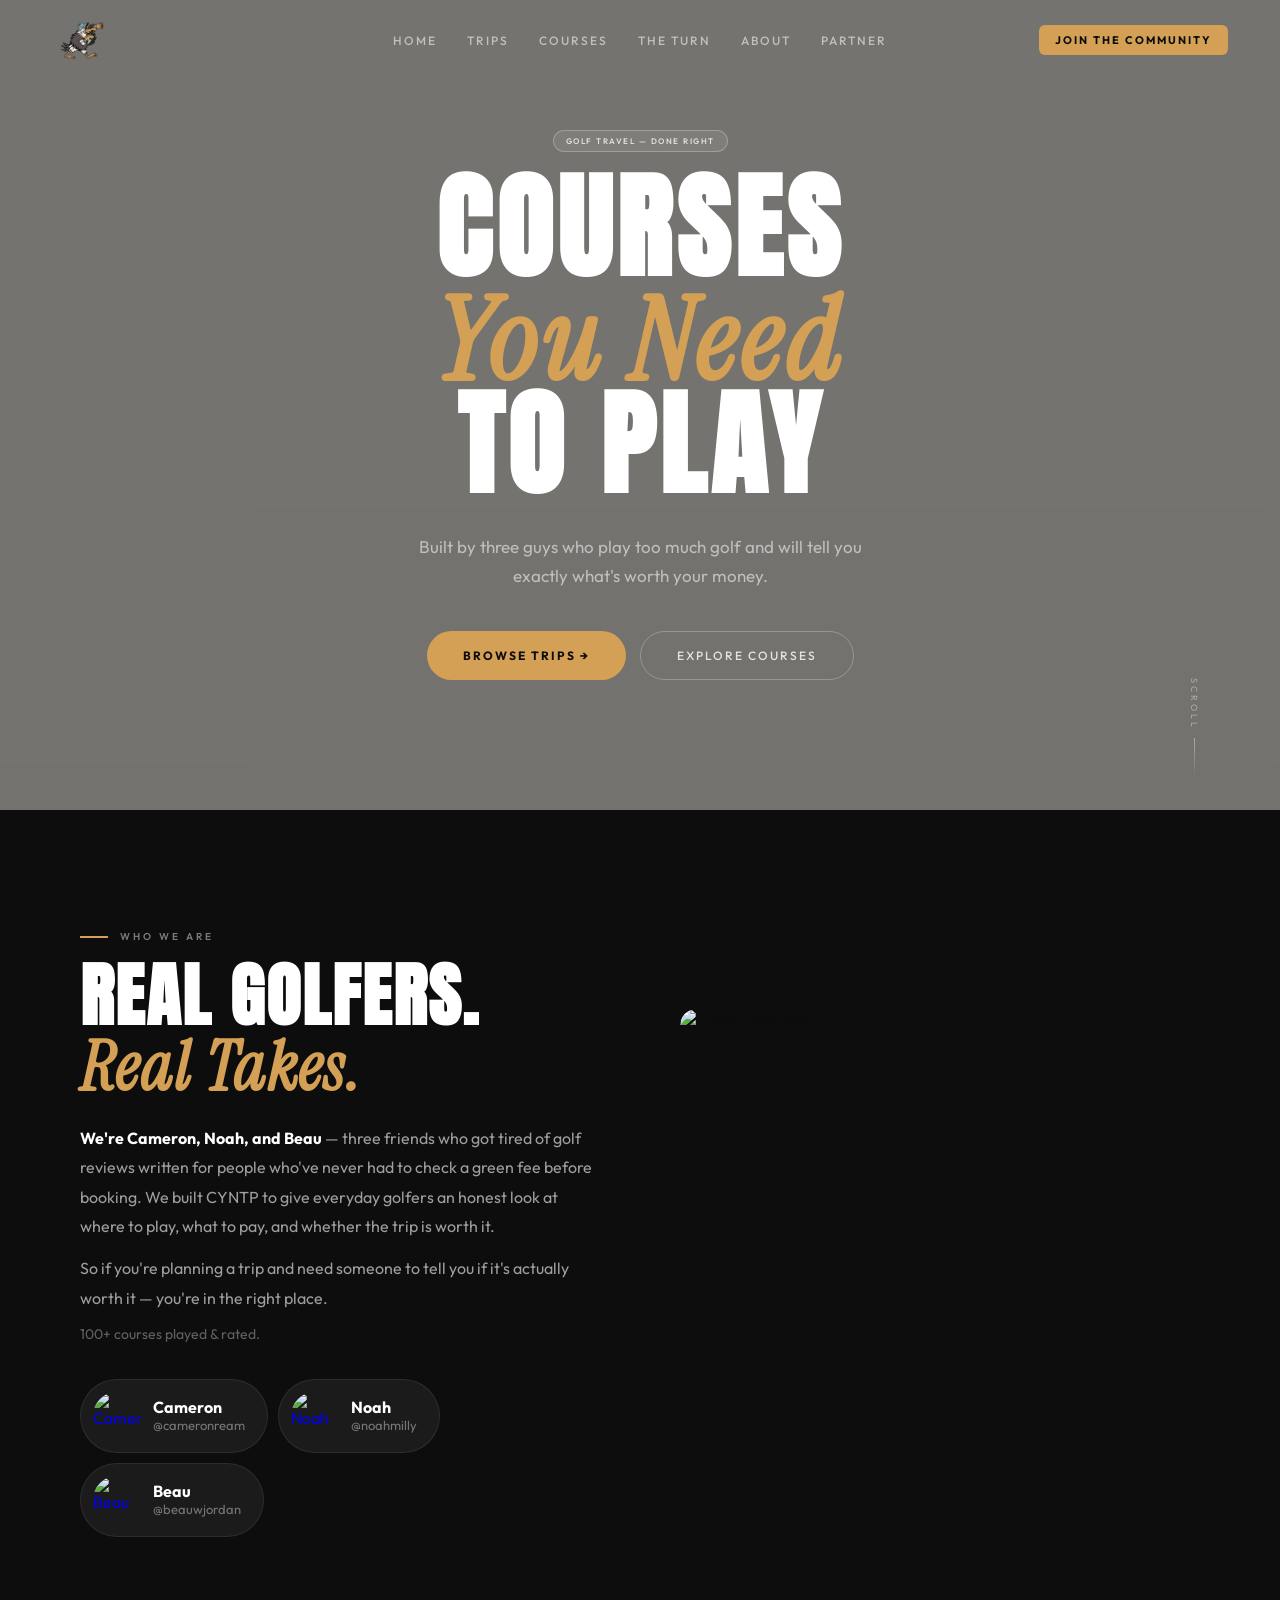
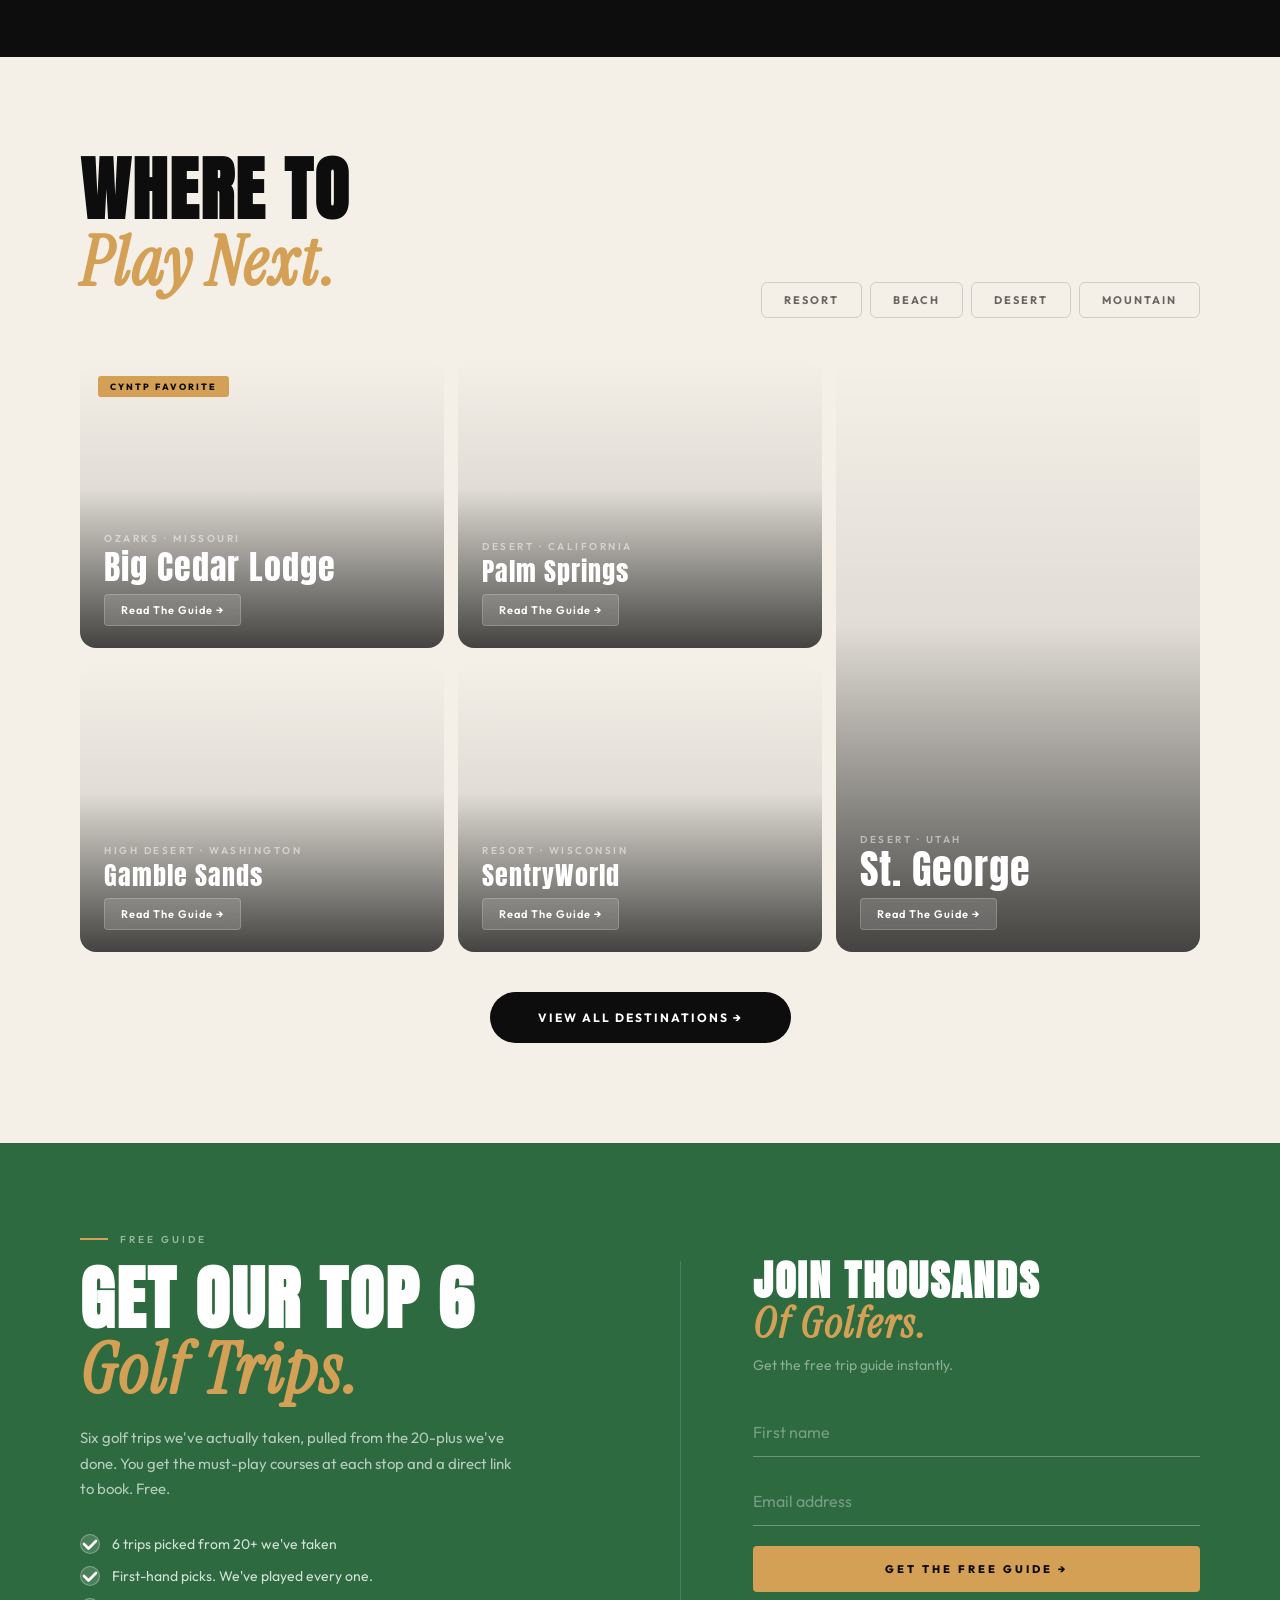
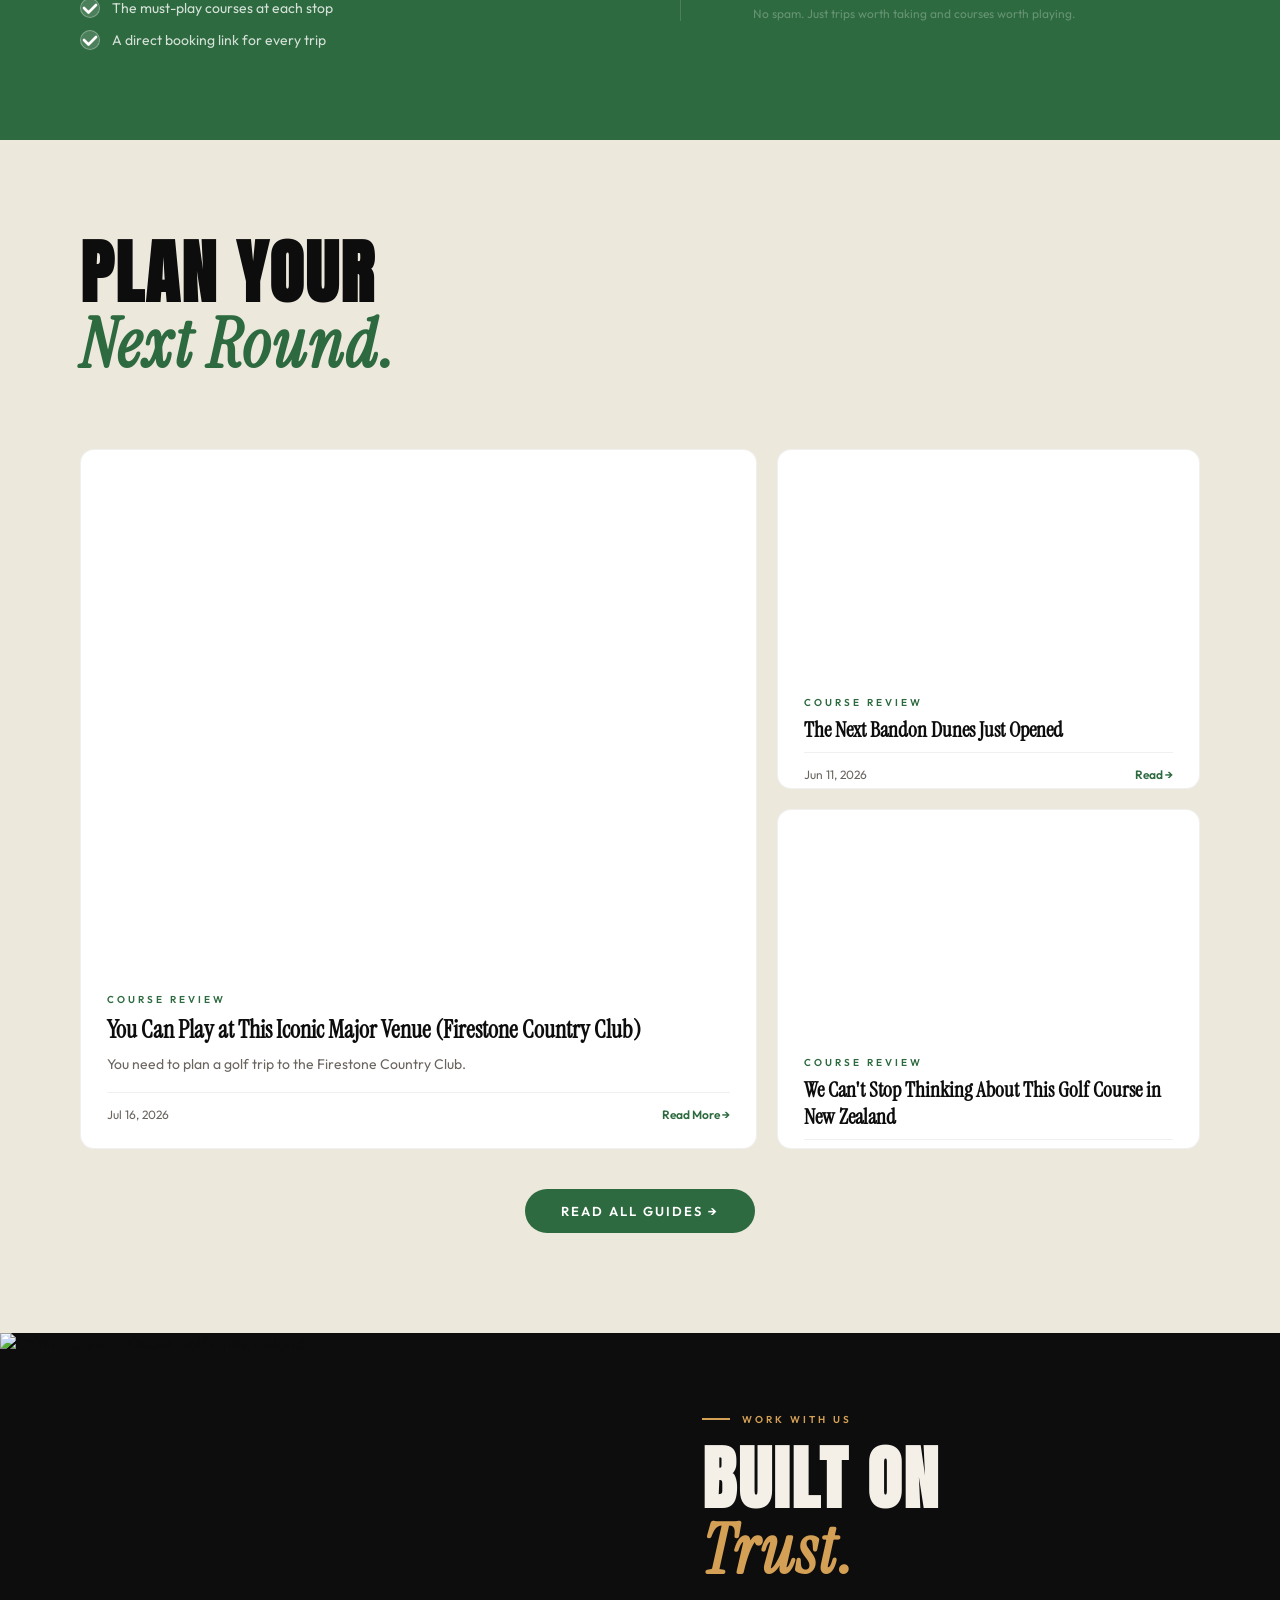
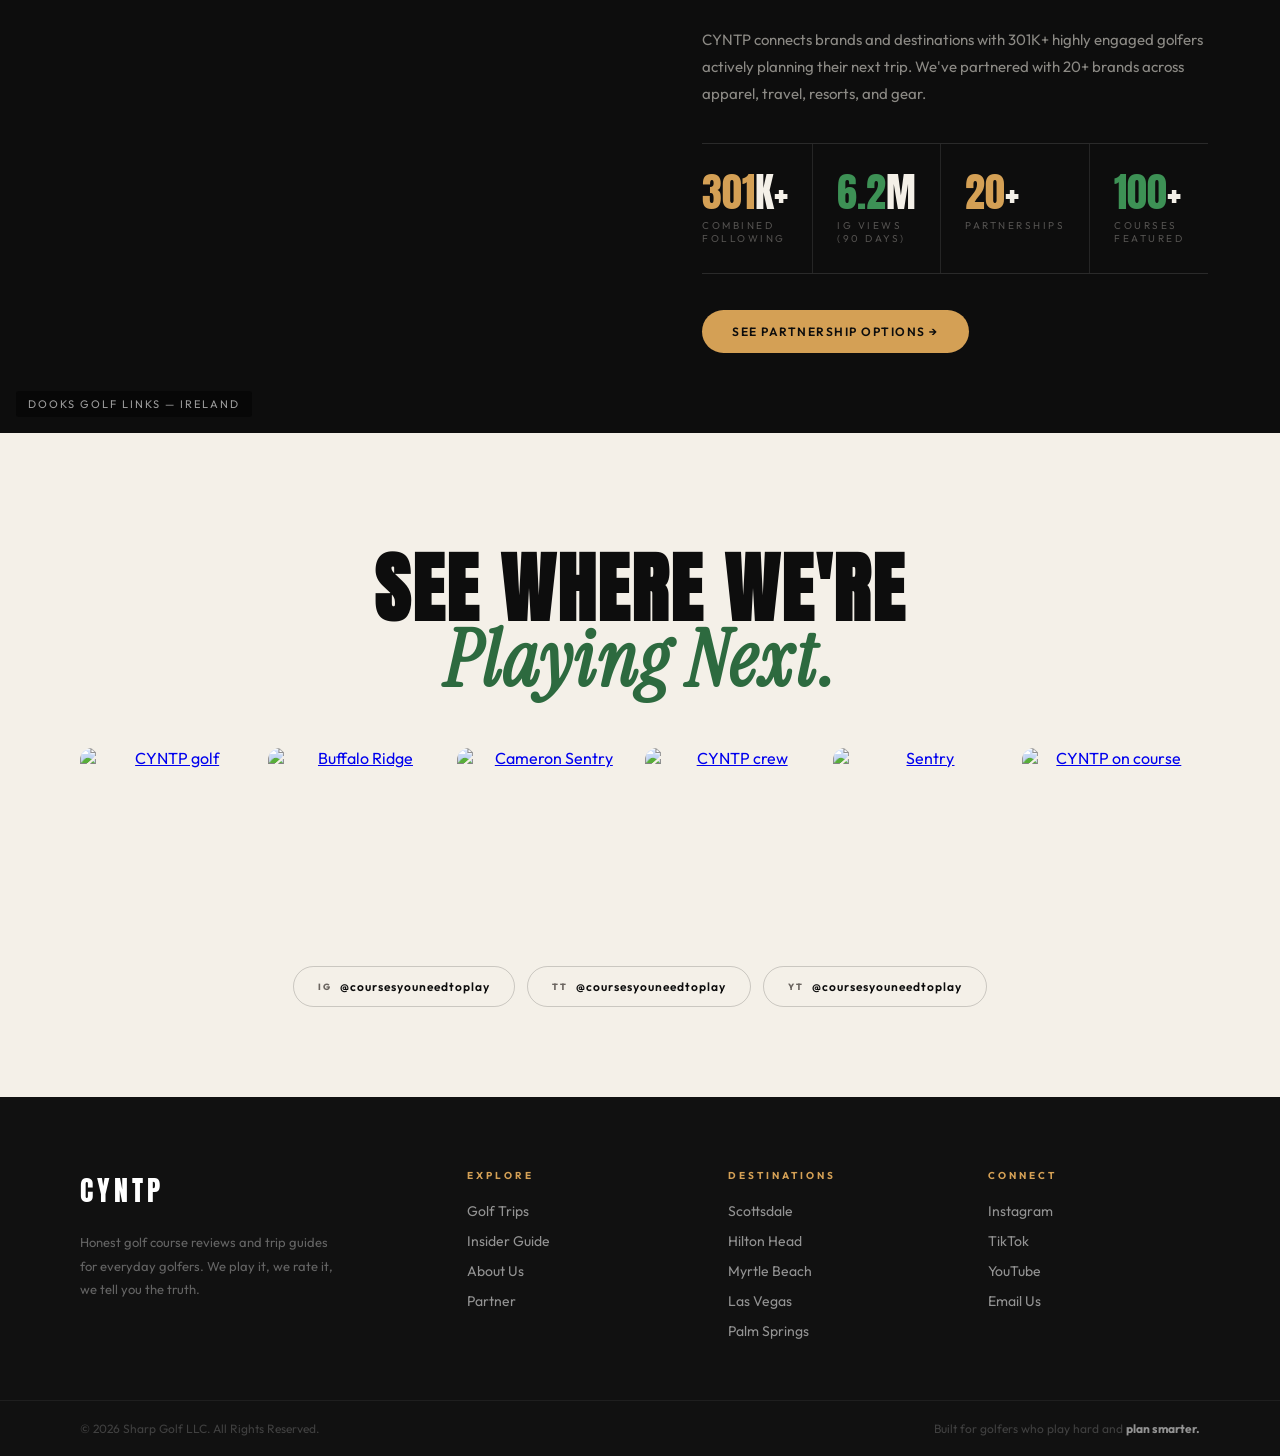
==== commit ae7fab65: "Homepage: remove scrolling destinations ticker Co-Authored-By: Claude Opus 4.7 (1M context) <noreply" ====
--- a/index.html
+++ b/index.html
@@ -463,35 +463,6 @@
   </div>
 </section>
 
-<!-- TICKER -->
-<div class="ticker">
-  <div class="ticker-inner" id="tickerInner">
-    <span class="ticker-item"><span class="ticker-dot"></span>Scottsdale</span>
-    <span class="ticker-item"><span class="ticker-dot"></span>Myrtle Beach</span>
-    <span class="ticker-item"><span class="ticker-dot"></span>Hilton Head</span>
-    <span class="ticker-item"><span class="ticker-dot"></span>Palm Springs</span>
-    <span class="ticker-item"><span class="ticker-dot"></span>Dominican Republic</span>
-    <span class="ticker-item"><span class="ticker-dot"></span>Las Vegas</span>
-    <span class="ticker-item"><span class="ticker-dot"></span>Williamsburg</span>
-    <span class="ticker-item"><span class="ticker-dot"></span>Miami</span>
-    <span class="ticker-item"><span class="ticker-dot"></span>St. George</span>
-    <span class="ticker-item"><span class="ticker-dot"></span>Orlando</span>
-    <span class="ticker-item"><span class="ticker-dot"></span>Gulf Shores</span>
-    <span class="ticker-item"><span class="ticker-dot"></span>Tucson</span>
-    <span class="ticker-item"><span class="ticker-dot"></span>Scottsdale</span>
-    <span class="ticker-item"><span class="ticker-dot"></span>Myrtle Beach</span>
-    <span class="ticker-item"><span class="ticker-dot"></span>Hilton Head</span>
-    <span class="ticker-item"><span class="ticker-dot"></span>Palm Springs</span>
-    <span class="ticker-item"><span class="ticker-dot"></span>Dominican Republic</span>
-    <span class="ticker-item"><span class="ticker-dot"></span>Las Vegas</span>
-    <span class="ticker-item"><span class="ticker-dot"></span>Williamsburg</span>
-    <span class="ticker-item"><span class="ticker-dot"></span>Miami</span>
-    <span class="ticker-item"><span class="ticker-dot"></span>St. George</span>
-    <span class="ticker-item"><span class="ticker-dot"></span>Orlando</span>
-    <span class="ticker-item"><span class="ticker-dot"></span>Gulf Shores</span>
-    <span class="ticker-item"><span class="ticker-dot"></span>Tucson</span>
-  </div>
-</div>
 
 <!-- WHO WE ARE -->
 <section class="about" id="about">
